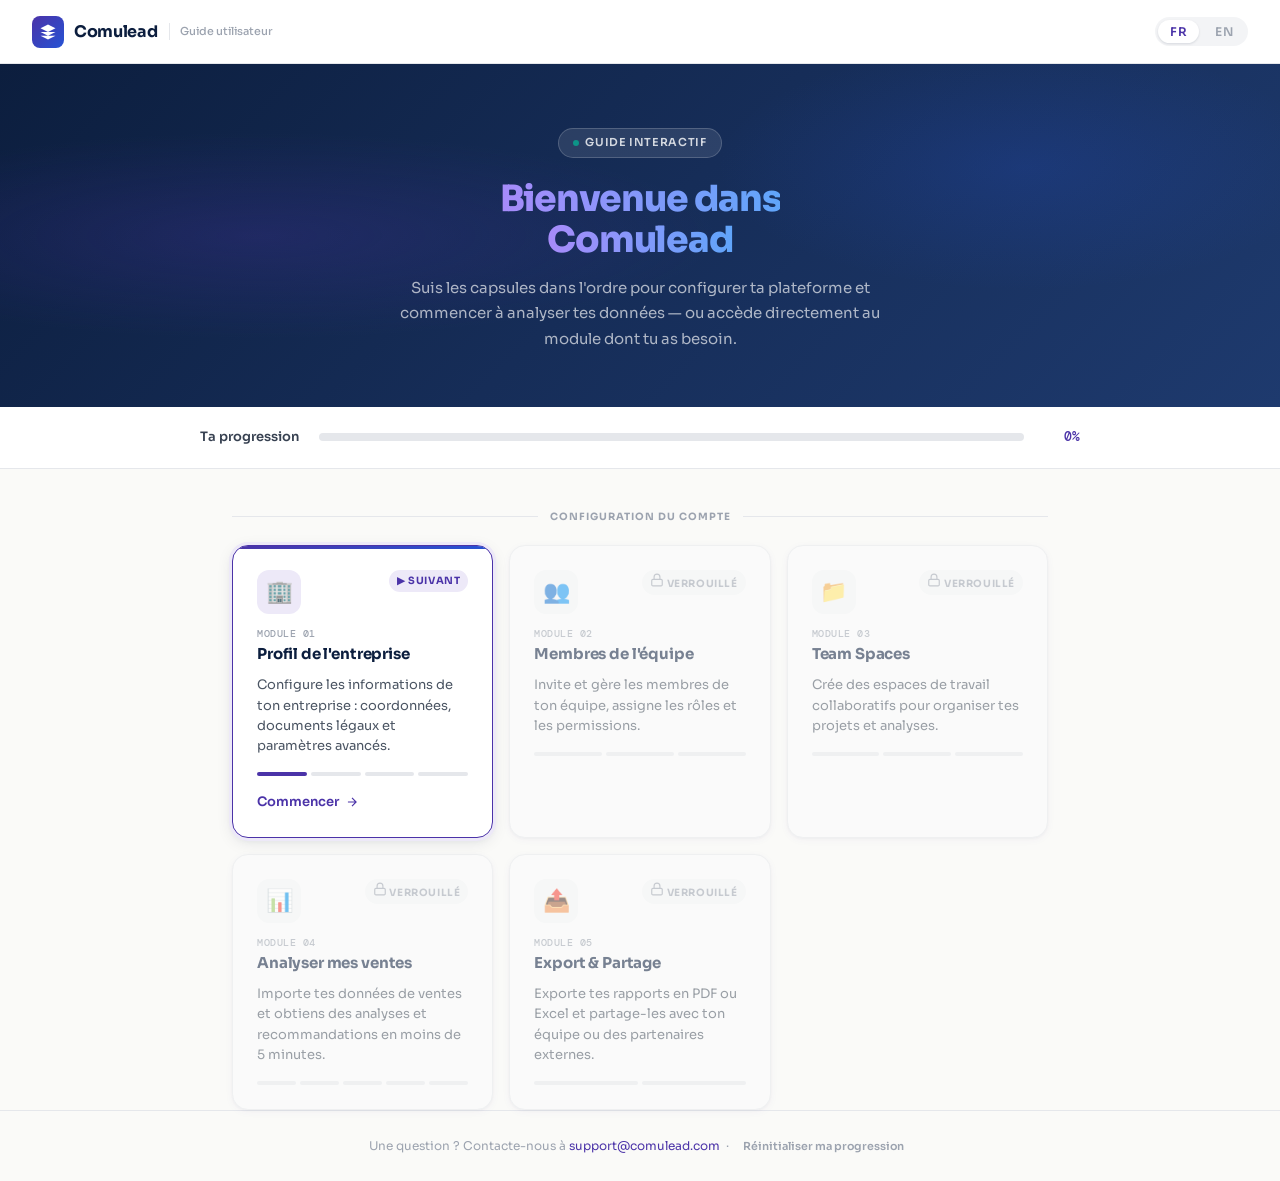
==== module-02.html @ b5db0304 "Add module-02 — Paramètres généraux" ====
<!DOCTYPE html>
<html lang="fr">
<head>
<meta charset="UTF-8">
<meta name="viewport" content="width=device-width, initial-scale=1.0">
<title>Module 02 — Paramètres généraux</title>
<link rel="stylesheet" href="assets/style.css">
<style>
/* ── COMPOSANTS ANIMÉS INLINE ─────────────────────────── */
@import url('https://fonts.googleapis.com/css2?family=Sora:wght@400;500;600;700&display=swap');
.anim-wrap { margin-bottom: 32px; }
.anim-badge { display:inline-flex; align-items:center; gap:6px; font-size:10px; font-weight:700; letter-spacing:.07em; text-transform:uppercase; color:#4B33A8; background:#EDE9F8; padding:3px 10px; border-radius:20px; margin-bottom:10px; }
.anim-badge-dot { width:5px; height:5px; border-radius:50%; background:#0D9488; animation:abd 2s ease-in-out infinite; }
@keyframes abd{0%,100%{opacity:1;transform:scale(1)}50%{opacity:.5;transform:scale(1.5)}}
.anim-stepind { font-size:11px; color:#9CA3AF; margin-bottom:6px; font-weight:500; font-family:'Sora',sans-serif; }
.anim-pbar { height:3px; background:#E5E7EB; border-radius:2px; margin-bottom:12px; overflow:hidden; }
.anim-pfill { height:100%; background:linear-gradient(90deg,#4B33A8,#2653D4); border-radius:2px; transition:width .35s; }
.mshell { background:#fff; border-radius:12px; border:1px solid #E5E7EB; overflow:hidden; position:relative; box-shadow:0 4px 16px rgba(12,30,62,.08); }
.mheader { padding:16px 20px 0; border-bottom:1px solid #E5E7EB; }
.mtitle-row { font-size:14px; font-weight:700; color:#0C1E3E; margin-bottom:4px; display:flex; justify-content:space-between; align-items:center; font-family:'Sora',sans-serif; }
.msubtitle { font-size:11px; color:#6B7280; margin-bottom:10px; font-family:'Sora',sans-serif; }
.mtabs { display:flex; overflow-x:auto; }
.mtab { font-size:10px; font-weight:500; padding:8px 10px; color:#9CA3AF; border-bottom:2px solid transparent; display:flex; align-items:center; gap:4px; white-space:nowrap; font-family:'Sora',sans-serif; }
.mtab.active { color:#2653D4; border-bottom-color:#2653D4; font-weight:700; }
.mbody { padding:16px 20px 14px; }
.acursor { position:absolute; width:15px; height:15px; pointer-events:none; z-index:99; transition:left .4s cubic-bezier(.4,0,.2,1),top .4s cubic-bezier(.4,0,.2,1); filter:drop-shadow(0 1px 2px rgba(0,0,0,.2)); }
.attip { position:absolute; background:#0C1E3E; color:#fff; font-size:10px; font-family:'Sora',sans-serif; font-weight:500; padding:4px 9px; border-radius:6px; pointer-events:none; z-index:100; opacity:0; transition:opacity .2s; max-width:200px; line-height:1.5; }
.attip::after { content:''; position:absolute; bottom:-5px; left:10px; border:5px solid transparent; border-bottom:none; border-top-color:#0C1E3E; }

/* ── Membres ── */
.members-hdr { display:flex; justify-content:space-between; align-items:center; margin-bottom:14px; }
.members-title { font-size:13px; font-weight:700; color:#0C1E3E; font-family:'Sora',sans-serif; }
.mbtn-invite { font-size:10px; font-weight:600; color:#0C1E3E; border:1.5px solid #D1D5DB; border-radius:6px; padding:5px 12px; background:#fff; font-family:'Sora',sans-serif; transition:border-color .2s,box-shadow .2s; cursor:pointer; }
.mbtn-invite.hl { border-color:#4B33A8; box-shadow:0 0 0 3px rgba(75,51,168,.12); background:#FDFCFF; }
.member-row { display:flex; align-items:center; gap:12px; padding:10px 0; border-bottom:1px solid #F3F4F6; }
.member-row:last-child { border-bottom:none; }
.avatar { width:34px; height:34px; border-radius:50%; display:flex; align-items:center; justify-content:center; font-size:12px; font-weight:700; color:#fff; font-family:'Sora',sans-serif; flex-shrink:0; transition:box-shadow .2s; }
.avatar.hl { box-shadow:0 0 0 3px rgba(75,51,168,.25); }
.member-info { flex:1; }
.member-name-row { display:flex; align-items:center; gap:6px; margin-bottom:2px; }
.member-name { font-size:12px; font-weight:600; color:#0C1E3E; font-family:'Sora',sans-serif; }
.badge-vous { font-size:9px; font-weight:700; color:#2653D4; background:#EEF3FD; padding:1px 6px; border-radius:10px; font-family:'Sora',sans-serif; }
.member-email { font-size:10px; color:#6B7280; font-family:'Sora',sans-serif; }
.member-date { font-size:9px; color:#9CA3AF; font-family:'Sora',sans-serif; }
.role-badge { font-size:10px; font-weight:600; padding:3px 10px; border-radius:6px; font-family:'Sora',sans-serif; transition:box-shadow .2s; }
.role-badge.admin { color:#0C1E3E; background:#F3F4F6; border:1.5px solid #E5E7EB; }
.role-badge.membre { color:#6B7280; background:#fff; font-weight:500; }
.role-badge.hl { box-shadow:0 0 0 3px rgba(75,51,168,.15); border-color:#4B33A8; }

/* ── Contacts ── */
.contacts-toolbar { display:flex; gap:8px; align-items:center; margin-bottom:12px; flex-wrap:wrap; }
.csearch { flex:1; min-width:140px; border:1.5px solid #E5E7EB; border-radius:6px; padding:6px 10px 6px 28px; font-size:10px; font-family:'Sora',sans-serif; color:#9CA3AF; background:#fff url("data:image/svg+xml,%3Csvg xmlns='http://www.w3.org/2000/svg' width='12' height='12' viewBox='0 0 24 24' fill='none' stroke='%239CA3AF' stroke-width='2'%3E%3Ccircle cx='11' cy='11' r='8'/%3E%3Cpath d='m21 21-4.35-4.35'/%3E%3C/svg%3E") no-repeat 9px center; transition:border-color .2s,box-shadow .2s; }
.csearch.hl { border-color:#4B33A8; box-shadow:0 0 0 3px rgba(75,51,168,.12); background-color:#FDFCFF; }
.cbtn-add { font-size:10px; font-weight:600; color:#fff; background:#2653D4; border:none; border-radius:6px; padding:6px 10px; font-family:'Sora',sans-serif; display:flex; align-items:center; gap:4px; cursor:pointer; transition:box-shadow .2s; }
.cbtn-add.hl { box-shadow:0 0 0 3px rgba(38,83,212,.25); }
.cbtn-sec { font-size:10px; font-weight:600; color:#374151; background:#fff; border:1.5px solid #E5E7EB; border-radius:6px; padding:5px 10px; font-family:'Sora',sans-serif; display:flex; align-items:center; gap:4px; cursor:pointer; transition:border-color .2s,box-shadow .2s; }
.cbtn-sec.hl { border-color:#4B33A8; box-shadow:0 0 0 3px rgba(75,51,168,.12); background:#FDFCFF; }
.ctable { width:100%; border-collapse:collapse; font-family:'Sora',sans-serif; }
.ctable th { font-size:9px; font-weight:700; color:#6B7280; text-transform:uppercase; letter-spacing:.04em; padding:6px 8px; border-bottom:1px solid #E5E7EB; text-align:left; }
.ctable td { font-size:10px; color:#374151; padding:7px 8px; border-bottom:1px solid #F3F4F6; vertical-align:middle; }
.ctable tr:last-child td { border-bottom:none; }
.ctable tr.hl-row td { background:#F8F6FF; }
.cell-check { width:16px; height:16px; border:1.5px solid #D1D5DB; border-radius:3px; }
.cell-verified { display:inline-flex; align-items:center; gap:3px; font-size:10px; }
.dot-ok { width:8px; height:8px; border-radius:50%; background:#0D9488; display:inline-block; }
.dot-err { width:8px; height:8px; border-radius:50%; background:#EF4444; display:inline-block; }
.cpager { display:flex; align-items:center; gap:6px; margin-top:10px; justify-content:space-between; }
.pager-info { font-size:9px; color:#9CA3AF; font-family:'Sora',sans-serif; }
.pager-btns { display:flex; gap:4px; }
.pager-btn { width:22px; height:22px; border-radius:4px; border:1px solid #E5E7EB; background:#fff; font-size:10px; color:#374151; display:flex; align-items:center; justify-content:center; cursor:pointer; }
.pager-btn.active { background:#2653D4; color:#fff; border-color:#2653D4; }

/* ── Intégrations ── */
.integrations-hdr { display:flex; justify-content:space-between; align-items:center; margin-bottom:14px; }
.integrations-title { font-size:13px; font-weight:700; color:#0C1E3E; font-family:'Sora',sans-serif; }
.ibtn-add { font-size:10px; font-weight:600; color:#0C1E3E; border:1.5px solid #D1D5DB; border-radius:6px; padding:5px 12px; background:#fff; font-family:'Sora',sans-serif; display:flex; align-items:center; gap:4px; transition:border-color .2s,box-shadow .2s; cursor:pointer; }
.ibtn-add.hl { border-color:#4B33A8; box-shadow:0 0 0 3px rgba(75,51,168,.12); background:#FDFCFF; }
.ifilter-btn { width:30px; height:30px; border:1.5px solid #E5E7EB; border-radius:6px; background:#fff; display:flex; align-items:center; justify-content:center; cursor:pointer; color:#6B7280; font-size:12px; transition:border-color .2s,box-shadow .2s; }
.ifilter-btn.hl { border-color:#4B33A8; box-shadow:0 0 0 3px rgba(75,51,168,.12); }
.file-row { display:flex; align-items:center; gap:10px; padding:10px 12px; border:1px solid #E5E7EB; border-radius:8px; margin-bottom:8px; transition:border-color .2s,box-shadow .2s; }
.file-row:last-child { margin-bottom:0; }
.file-row.hl { border-color:#4B33A8; box-shadow:0 0 0 3px rgba(75,51,168,.08); background:#FDFCFF; }
.file-icon { width:32px; height:32px; border-radius:6px; display:flex; align-items:center; justify-content:center; font-size:14px; flex-shrink:0; }
.file-icon.pdf { background:#FEE2E2; }
.file-icon.xlsx { background:#D1FAE5; }
.file-info { flex:1; min-width:0; }
.file-name-row { display:flex; align-items:center; gap:6px; margin-bottom:2px; }
.file-name { font-size:11px; font-weight:600; color:#0C1E3E; font-family:'Sora',sans-serif; white-space:nowrap; overflow:hidden; text-overflow:ellipsis; max-width:220px; }
.file-type-badge { font-size:8px; font-weight:700; padding:1px 5px; border-radius:3px; }
.badge-pdf { background:#FEE2E2; color:#DC2626; }
.badge-xlsx { background:#D1FAE5; color:#059669; }
.file-meta { font-size:9px; color:#9CA3AF; font-family:'Sora',sans-serif; }
.file-space-badge { font-size:9px; font-weight:600; padding:1px 6px; border-radius:10px; font-family:'Sora',sans-serif; }
.space-suppression { background:#FEE2E2; color:#DC2626; }
.space-projets { background:#EEF3FD; color:#2653D4; }
.file-actions { display:flex; gap:6px; color:#9CA3AF; font-size:12px; }
.file-action-btn { cursor:pointer; }
.file-action-btn.hl { color:#4B33A8; }
</style>
</head>
<body>

<header class="guide-header">
  <a href="index.html" class="header-brand">
    <div class="header-logo">
      <svg viewBox="0 0 24 24" fill="white"><path d="M12 2L2 7l10 5 10-5-10-5zM2 17l10 5 10-5M2 12l10 5 10-5"/></svg>
    </div>
    <span class="header-brand-name">Comulead</span>
    <span class="header-brand-sub" data-fr="Guide utilisateur" data-en="User Guide">Guide utilisateur</span>
  </a>
  <div class="header-right">
    <a href="index.html" class="back-to-hub">
      <svg viewBox="0 0 24 24" fill="none" stroke="currentColor" stroke-width="2"><path d="M3 9l9-7 9 7v11a2 2 0 01-2 2H5a2 2 0 01-2-2z"/></svg>
      <span data-fr="Hub" data-en="Hub">Hub</span>
    </a>
    <div class="lang-toggle">
      <button class="lang-btn active" data-lang="fr">FR</button>
      <button class="lang-btn" data-lang="en">EN</button>
    </div>
  </div>
</header>

<div class="capsule-layout">
  <aside class="capsule-sidebar" id="capsuleSidebar"></aside>
  <main class="capsule-main" id="capsuleMain"></main>
</div>

<script src="assets/core.js"></script>
<script>
const MODULE_ID = 'module-02';

/* ══════════════════════════════════════════════════════════════
   CONTENU BILINGUE — 3 ÉTAPES
══════════════════════════════════════════════════════════════ */
const STEPS_DATA = [

/* ── ÉTAPE 1 : Membres ───────────────────────────────────── */
{
  fr:{
    tab:'Membres', tabIcon:'👥',
    title:'Gérer les membres de ton organisation',
    intro:'L\'onglet Membres affiche toutes les personnes ayant accès à ton espace Comulead. Tu peux y consulter leurs rôles, et inviter de nouveaux collaborateurs en un clic.',
    fieldsTitle:'Ce que tu peux faire ici',
    tip:'<strong>Conseil :</strong> Seul un Administrateur peut inviter de nouveaux membres ou modifier les rôles. Si tu as besoin d\'ajouter un collègue, c\'est ici que ça se passe.',
    animStepLabel:'Étape en cours',
    animBadge:'Aperçu interactif',
    sectionTitle:'Membres', sectionBadge:'2 membres actifs',
    tabs:['Détails','Membres','Contacts','Intégrations','Utilisation','Plans & Facturation'],
    modalTitle:'Paramètres généraux',
    animSteps:[
      {id:'m-invite-btn', label:'Inviter un membre',   tip:'Clique ici pour envoyer une invitation par courriel.'},
      {id:'m-row-abel',   label:'Membre : toi',         tip:'Ton profil — rôle Administrateur par défaut.'},
      {id:'m-role-abel',  label:'Rôle Administrateur',  tip:'Les Admins peuvent gérer les membres et les paramètres.'},
      {id:'m-row-steph',  label:'Autre membre',          tip:'Les membres ont accès à la plateforme selon leurs permissions.'},
      {id:'m-role-steph', label:'Rôle Membre',           tip:'Les Membres accèdent aux analyses sans gérer l\'organisation.'},
    ],
    fields:[
      {name:'Inviter un membre',    hint:'Envoie une invitation par courriel à un nouveau collaborateur.',         required:false},
      {name:'Nom et courriel',      hint:'Affichés pour chaque membre — identifient la personne dans l\'équipe.',  required:false},
      {name:'Date d\'adhésion',     hint:'Indique quand le membre a rejoint ton organisation Comulead.',           required:false},
      {name:'Rôle : Administrateur',hint:'Accès complet — gestion des membres, paramètres et facturation.',       required:false},
      {name:'Rôle : Membre',        hint:'Accès aux analyses et aux modules selon les permissions accordées.',    required:false},
    ]
  },
  en:{
    tab:'Members', tabIcon:'👥',
    title:'Managing your organization\'s members',
    intro:'The Members tab displays everyone with access to your Comulead workspace. You can review their roles and invite new collaborators in one click.',
    fieldsTitle:'What you can do here',
    tip:'<strong>Tip:</strong> Only an Administrator can invite new members or change roles. If you need to add a colleague, this is where to do it.',
    animStepLabel:'Current step',
    animBadge:'Interactive preview',
    sectionTitle:'Members', sectionBadge:'2 active members',
    tabs:['Details','Members','Contacts','Integrations','Usage','Plans & Billing'],
    modalTitle:'General Settings',
    animSteps:[
      {id:'m-invite-btn', label:'Invite a member',      tip:'Click here to send an invitation by email.'},
      {id:'m-row-abel',   label:'Member: you',           tip:'Your profile — Administrator role by default.'},
      {id:'m-role-abel',  label:'Administrator role',    tip:'Admins can manage members and settings.'},
      {id:'m-row-steph',  label:'Another member',         tip:'Members access the platform according to their permissions.'},
      {id:'m-role-steph', label:'Member role',            tip:'Members access analyses without managing the organization.'},
    ],
    fields:[
      {name:'Invite a member',      hint:'Send an email invitation to a new collaborator.',                        required:false},
      {name:'Name and email',        hint:'Displayed for each member — identifies them within the team.',           required:false},
      {name:'Join date',             hint:'Shows when the member joined your Comulead organization.',               required:false},
      {name:'Role: Administrator',   hint:'Full access — manages members, settings, and billing.',                  required:false},
      {name:'Role: Member',          hint:'Access to analyses and modules based on granted permissions.',           required:false},
    ]
  },
  animId:'anim-step1',
  buildAnim: function(lang){ return buildAnimMembres(lang, this.animId); }
},

/* ── ÉTAPE 2 : Contacts ──────────────────────────────────── */
{
  fr:{
    tab:'Contacts', tabIcon:'📇',
    title:'Gérer ta liste de contacts',
    intro:'L\'onglet Contacts centralise tous tes prospects et clients. Tu peux les ajouter manuellement, les importer en lot depuis un fichier, ou les exporter pour usage externe.',
    fieldsTitle:'Les colonnes de la liste',
    tip:'<strong>Import en lot :</strong> Ton fichier d\'import doit contenir au minimum une colonne "Nom complet" et une colonne "Email". Les colonnes Téléphone SMS et WhatsApp sont optionnelles mais recommandées pour les campagnes.',
    animStepLabel:'Étape en cours',
    animBadge:'Aperçu interactif',
    sectionTitle:'Contacts', sectionBadge:'5 contacts',
    tabs:['Détails','Membres','Contacts','Intégrations','Utilisation','Plans & Facturation'],
    modalTitle:'Paramètres généraux',
    animSteps:[
      {id:'c-search',     label:'Rechercher',            tip:'Filtre la liste par nom, courriel ou numéro.'},
      {id:'c-btn-add',    label:'Ajouter un prospect',   tip:'Crée un contact manuellement dans le formulaire.'},
      {id:'c-btn-import', label:'Importer',              tip:'Importe une liste CSV ou Excel de contacts.'},
      {id:'c-btn-export', label:'Exporter',              tip:'Télécharge ta liste de contacts en CSV.'},
      {id:'c-row-1',      label:'Contact : Abel Contact', tip:'Chaque ligne = un contact avec ses canaux de communication.'},
      {id:'c-row-3',      label:'Contact avec téléphone', tip:'Le ✅ vert confirme qu\'un numéro de téléphone est vérifié.'},
    ],
    fields:[
      {name:'Nom complet',        hint:'Prénom et nom du contact — affiché dans toutes les vues.',               required:true},
      {name:'Email',              hint:'Adresse courriel principale — canal de communication privilégié.',        required:true},
      {name:'Téléphone SMS',      hint:'Numéro pour les notifications par SMS.',                                  required:false},
      {name:'Téléphone WhatsApp', hint:'Numéro pour les messages WhatsApp — doit être associé à un compte.',     required:false},
      {name:'Messenger',          hint:'Canal Messenger Facebook — optionnel.',                                   required:false},
    ]
  },
  en:{
    tab:'Contacts', tabIcon:'📇',
    title:'Managing your contact list',
    intro:'The Contacts tab centralizes all your prospects and clients. You can add them manually, import them in bulk from a file, or export them for external use.',
    fieldsTitle:'List columns',
    tip:'<strong>Bulk import:</strong> Your import file must contain at least a "Full name" column and an "Email" column. Phone SMS and WhatsApp columns are optional but recommended for campaigns.',
    animStepLabel:'Current step',
    animBadge:'Interactive preview',
    sectionTitle:'Contacts', sectionBadge:'5 contacts',
    tabs:['Details','Members','Contacts','Integrations','Usage','Plans & Billing'],
    modalTitle:'General Settings',
    animSteps:[
      {id:'c-search',     label:'Search',                tip:'Filter the list by name, email or number.'},
      {id:'c-btn-add',    label:'Add a prospect',        tip:'Create a contact manually using the form.'},
      {id:'c-btn-import', label:'Import',                tip:'Import a CSV or Excel list of contacts.'},
      {id:'c-btn-export', label:'Export',                tip:'Download your contact list as CSV.'},
      {id:'c-row-1',      label:'Contact: Abel Contact',  tip:'Each row = a contact with their communication channels.'},
      {id:'c-row-3',      label:'Contact with phone',     tip:'The green ✅ confirms a phone number is verified.'},
    ],
    fields:[
      {name:'Full name',       hint:'First and last name — displayed in all views.',                              required:true},
      {name:'Email',           hint:'Primary email address — preferred communication channel.',                   required:true},
      {name:'SMS Phone',       hint:'Number for SMS notifications.',                                              required:false},
      {name:'WhatsApp Phone',  hint:'Number for WhatsApp messages — must be linked to an account.',              required:false},
      {name:'Messenger',       hint:'Facebook Messenger channel — optional.',                                     required:false},
    ]
  },
  animId:'anim-step2',
  buildAnim: function(lang){ return buildAnimContacts(lang, this.animId); }
},

/* ── ÉTAPE 3 : Intégrations (Fichiers) ───────────────────── */
{
  fr:{
    tab:'Intégrations', tabIcon:'🔗',
    title:'Tes fichiers d\'intégration et de données',
    intro:'L\'onglet Intégrations centralise tous les fichiers que tu as téléversés dans Comulead — rapports PDF, fichiers Excel, données sources. Ces fichiers sont disponibles dans tes espaces de travail.',
    fieldsTitle:'Ce que tu vois pour chaque fichier',
    tip:'<strong>Conseil :</strong> Organise tes fichiers en les associant au bon espace (Team, Projets, etc.) dès l\'upload. Ça facilite la recherche et évite les doublons dans tes analyses.',
    animStepLabel:'Étape en cours',
    animBadge:'Aperçu interactif',
    sectionTitle:'Fichiers d\'intégration', sectionBadge:'4 fichiers',
    tabs:['Détails','Membres','Contacts','Intégrations','Utilisation','Plans & Facturation'],
    modalTitle:'Paramètres généraux',
    animSteps:[
      {id:'i-btn-filter', label:'Filtrer',              tip:'Filtre les fichiers par type, espace ou date.'},
      {id:'i-btn-add',    label:'Ajouter un fichier',   tip:'Téléverse un nouveau fichier PDF ou Excel.'},
      {id:'i-file-1',     label:'Rapport PDF',           tip:'Les PDF apparaissent avec leur taille et leur espace.'},
      {id:'i-file-3',     label:'Fichier Excel',          tip:'Les fichiers Excel sont directement utilisables dans Cortex Data.'},
      {id:'i-file-1-dl',  label:'Télécharger',           tip:'Télécharge une copie locale du fichier.'},
      {id:'i-file-1-del', label:'Supprimer',             tip:'Supprime définitivement le fichier de ton espace.'},
    ],
    fields:[
      {name:'Nom du fichier',   hint:'Nom original du fichier téléversé — PDF ou Excel.',                        required:false},
      {name:'Type',             hint:'Badge PDF (rouge) ou EXCEL (vert) — identifie le format en un coup d\'œil.',required:false},
      {name:'Taille',           hint:'Poids du fichier en Ko — utile pour estimer le temps d\'analyse.',         required:false},
      {name:'Date d\'ajout',    hint:'Date à laquelle le fichier a été ajouté à ton espace.',                    required:false},
      {name:'Espace associé',   hint:'L\'espace ou le projet auquel le fichier est rattaché.',                   required:false},
    ]
  },
  en:{
    tab:'Integrations', tabIcon:'🔗',
    title:'Your integration and data files',
    intro:'The Integrations tab centralizes all files you\'ve uploaded to Comulead — PDF reports, Excel files, source data. These files are available across your workspaces.',
    fieldsTitle:'What you see for each file',
    tip:'<strong>Tip:</strong> Organize your files by associating them with the right workspace (Team, Projects, etc.) at upload time. This makes searching easier and avoids duplicates in your analyses.',
    animStepLabel:'Current step',
    animBadge:'Interactive preview',
    sectionTitle:'Integration files', sectionBadge:'4 files',
    tabs:['Details','Members','Contacts','Integrations','Usage','Plans & Billing'],
    modalTitle:'General Settings',
    animSteps:[
      {id:'i-btn-filter', label:'Filter',               tip:'Filter files by type, workspace or date.'},
      {id:'i-btn-add',    label:'Add a file',            tip:'Upload a new PDF or Excel file.'},
      {id:'i-file-1',     label:'PDF report',            tip:'PDFs appear with their size and workspace.'},
      {id:'i-file-3',     label:'Excel file',             tip:'Excel files are directly usable in Cortex Data.'},
      {id:'i-file-1-dl',  label:'Download',              tip:'Download a local copy of the file.'},
      {id:'i-file-1-del', label:'Delete',                tip:'Permanently delete the file from your workspace.'},
    ],
    fields:[
      {name:'File name',       hint:'Original name of the uploaded file — PDF or Excel.',                        required:false},
      {name:'Type',            hint:'PDF (red) or EXCEL (green) badge — identifies the format at a glance.',     required:false},
      {name:'Size',            hint:'File size in KB — useful for estimating analysis time.',                    required:false},
      {name:'Date added',      hint:'The date when the file was added to your workspace.',                       required:false},
      {name:'Associated space',hint:'The workspace or project the file is linked to.',                           required:false},
    ]
  },
  animId:'anim-step3',
  buildAnim: function(lang){ return buildAnimIntegrations(lang, this.animId); }
}

]; // fin STEPS_DATA

/* ══════════════════════════════════════════════════════════════
   BUILDERS — COMPOSANTS ANIMÉS
══════════════════════════════════════════════════════════════ */
function animShell(d, lang, animId, bodyHTML) {
  return `
  <div class="anim-wrap">
    <div class="anim-badge"><span class="anim-badge-dot"></span>${d.animBadge}</div>
    <div class="anim-stepind"><span id="sname-${animId}">${d.animSteps[0].label}</span></div>
    <div class="anim-pbar"><div class="anim-pfill" id="pfill-${animId}" style="width:0%"></div></div>
    <div class="mshell" id="shell-${animId}">
      <svg class="acursor" id="cur-${animId}" style="left:10px;top:10px" viewBox="0 0 24 24">
        <path d="M4 2L4 20L8 16L11 22L13 21L10 15L16 15Z" fill="#0C1E3E" stroke="white" stroke-width="1"/>
      </svg>
      <div class="attip" id="tip-${animId}"></div>
      <div class="mheader">
        <div class="mtitle-row">${d.modalTitle}</div>
        <div class="msubtitle">${lang==='fr'?'Gérez les informations générales de votre entreprise':'Manage your company\'s general information'}</div>
        <div class="mtabs">
          ${d.tabs.map((t,i)=>`<div class="mtab${i===d.tabs.indexOf(d.sectionTitle)?'':''} ${t===d.sectionTitle?' active':''}">${t}</div>`).join('')}
        </div>
      </div>
      <div class="mbody">${bodyHTML}</div>
    </div>
  </div>`;
}

function buildAnimMembres(lang, animId) {
  const d = STEPS_DATA[0][lang];
  const body = `
    <div class="members-hdr">
      <div class="members-title">${lang==='fr'?'Membres de l\'organisation (2)':'Organization members (2)'}</div>
      <button class="mbtn-invite" id="m-invite-btn">${lang==='fr'?'Inviter un membre':'Invite a member'}</button>
    </div>
    <div class="member-row" id="m-row-abel">
      <div class="avatar" style="background:#4B33A8" id="m-avatar-abel">AP</div>
      <div class="member-info">
        <div class="member-name-row">
          <span class="member-name">Pagbe E. Abel</span>
          <span class="badge-vous">${lang==='fr'?'Vous':'You'}</span>
        </div>
        <div class="member-email">info@comulead.com</div>
        <div class="member-date">${lang==='fr'?'Rejoint le 07/03/2026':'Joined on 07/03/2026'}</div>
      </div>
      <div class="role-badge admin" id="m-role-abel">${lang==='fr'?'Administrateur':'Administrator'}</div>
    </div>
    <div class="member-row" id="m-row-steph">
      <div class="avatar" style="background:#EC4899">SS</div>
      <div class="member-info">
        <div class="member-name-row">
          <span class="member-name">Steph Stephane</span>
        </div>
        <div class="member-email">stephcourte@gmail.com</div>
        <div class="member-date">${lang==='fr'?'Rejoint le 07/03/2026':'Joined on 07/03/2026'}</div>
      </div>
      <div class="role-badge membre" id="m-role-steph">${lang==='fr'?'Membre':'Member'}</div>
    </div>`;
  return animShell(d, lang, animId, body);
}

function buildAnimContacts(lang, animId) {
  const d = STEPS_DATA[1][lang];
  const contacts = [
    {id:'c-row-1', name:'Abel Contact',       email:'contact@comulead.com', tel:'',              wa:'',              ok:false},
    {id:'c-row-2', name:'Abel Comulead',       email:'info@comulead.com',   tel:'',              wa:'',              ok:false},
    {id:'c-row-3', name:'Abel Pagbe Eboumbou', email:'abelpagbe@gmail.com', tel:'+15149774100',  wa:'',              ok:true},
    {id:'c-row-4', name:'Abel Pagbe',          email:'abelpagbe@comulead.com',tel:'5149774100', wa:'',              ok:true},
    {id:'c-row-5', name:'Jean Dupont',         email:'jean.dupont@example.com',tel:'+33123456789',wa:'+33987654321',ok:true},
  ];
  const rows = contacts.map(c=>`
    <tr id="${c.id}">
      <td><div class="cell-check"></div></td>
      <td>${c.name}</td>
      <td><span class="cell-verified">${c.email} <span class="dot-ok"></span></span></td>
      <td>${c.tel?`<span class="cell-verified">📱 ${c.tel} <span class="${c.ok?'dot-ok':'dot-err'}"></span></span>`:''}</td>
      <td>${c.wa?`<span class="cell-verified">📱 ${c.wa} <span class="dot-ok"></span></span>`:''}</td>
    </tr>`).join('');
  const body = `
    <div class="contacts-toolbar">
      <input class="csearch" id="c-search" readonly placeholder="${lang==='fr'?'Rechercher par nom…':'Search by name…'}"/>
      <button class="cbtn-add" id="c-btn-add">+ ${lang==='fr'?'Ajouter un prospect':'Add a prospect'}</button>
      <button class="cbtn-sec" id="c-btn-import">⬆ ${lang==='fr'?'Importer':'Import'}</button>
      <button class="cbtn-sec" id="c-btn-export">⬇ ${lang==='fr'?'Exporter':'Export'}</button>
    </div>
    <table class="ctable">
      <thead><tr>
        <th></th>
        <th>${lang==='fr'?'NOM COMPLET':'FULL NAME'}</th>
        <th>EMAIL</th>
        <th>${lang==='fr'?'TÉL. SMS':'SMS PHONE'}</th>
        <th>WHATSAPP</th>
      </tr></thead>
      <tbody>${rows}</tbody>
    </table>
    <div class="cpager">
      <div class="pager-info">1 - 5 ${lang==='fr'?'sur':'of'} 5 ${lang==='fr'?'entrées':'entries'}</div>
      <div class="pager-btns">
        <div class="pager-btn">‹</div>
        <div class="pager-btn active">1</div>
        <div class="pager-btn">›</div>
      </div>
    </div>`;
  return animShell(d, lang, animId, body);
}

function buildAnimIntegrations(lang, animId) {
  const d = STEPS_DATA[2][lang];
  const files = [
    {id:'i-file-1', icon:'📄', type:'pdf', badgeClass:'badge-pdf', badgeLabel:'PDF',
     name:lang==='fr'?'RAPPORT D\'ACTIVITÉ — ONBOARDING & EXPÉRIENCE CLIENT 2025':'ACTIVITY REPORT — ONBOARDING & CLIENT EXPERIENCE 2025',
     size:'154.90 Ko', date:lang==='fr'?'14/05/2026':'05/14/2026', space:'Team Suppression', spaceClass:'space-suppression'},
    {id:'i-file-2', icon:'📄', type:'pdf', badgeClass:'badge-pdf', badgeLabel:'PDF',
     name:lang==='fr'?'RAPPORT FINANCIER — EXERCICE 2025':'FINANCIAL REPORT — FISCAL YEAR 2025',
     size:'219.30 Ko', date:lang==='fr'?'14/05/2026':'05/14/2026', space:'Team Suppression', spaceClass:'space-suppression'},
    {id:'i-file-3', icon:'📊', type:'xlsx', badgeClass:'badge-xlsx', badgeLabel:'EXCEL',
     name:'1. Inventaire_Cortex_Template',
     size:'10.53 Ko', date:lang==='fr'?'La semaine dernière':'Last week', space:'Projets', spaceClass:'space-projets'},
    {id:'i-file-4', icon:'📄', type:'pdf', badgeClass:'badge-pdf', badgeLabel:'PDF',
     name:'Prompt_Cortex_Services',
     size:'259.58 Ko', date:lang==='fr'?'La semaine dernière':'Last week', space:'Projets', spaceClass:'space-projets'},
  ];
  const fileRows = files.map(f=>`
    <div class="file-row" id="${f.id}">
      <div class="file-icon ${f.type}">${f.icon}</div>
      <div class="file-info">
        <div class="file-name-row">
          <span class="file-name">${f.name}</span>
          <span class="file-type-badge ${f.badgeClass}">${f.badgeLabel}</span>
        </div>
        <div class="file-meta">${f.size} · ${lang==='fr'?'Ajouté':'Added'} ${f.date} · ${lang==='fr'?'dans':'in'} <span class="file-space-badge ${f.spaceClass}">${f.space}</span></div>
      </div>
      <div class="file-actions">
        <span class="file-action-btn" id="${f.id}-dl">⬇</span>
        <span class="file-action-btn" id="${f.id}-del">🗑</span>
      </div>
    </div>`).join('');
  const body = `
    <div class="integrations-hdr">
      <div class="integrations-title">${lang==='fr'?'Fichiers d\'intégration (4)':'Integration files (4)'}</div>
      <div style="display:flex;gap:8px;align-items:center">
        <div class="ifilter-btn" id="i-btn-filter">⊟</div>
        <button class="ibtn-add" id="i-btn-add">+ ${lang==='fr'?'Ajouter un fichier':'Add a file'}</button>
      </div>
    </div>
    ${fileRows}`;
  return animShell(d, lang, animId, body);
}

/* ══════════════════════════════════════════════════════════════
   MOTEUR D'ANIMATION
══════════════════════════════════════════════════════════════ */
const animators = {};

function startAnimator(animId, steps) {
  if (animators[animId]) {
    clearTimeout(animators[animId].t1);
    clearTimeout(animators[animId].t2);
  }
  animators[animId] = { step: 0, t1: null, t2: null, steps };
  runAnimator(animId);
}

function runAnimator(animId) {
  const a = animators[animId];
  if (!a) return;
  const step = a.steps[a.step];
  const shell = document.getElementById('shell-' + animId);
  if (!shell) return;

  // Clear highlights
  shell.querySelectorAll(
    '.mbtn-invite,.member-row,.avatar,.role-badge,.csearch,.cbtn-add,.cbtn-sec,.ctable tr,.file-row,.ifilter-btn,.ibtn-add,.file-action-btn'
  ).forEach(e => e.classList.remove('hl'));

  const el = document.getElementById(step.id);
  const cur = document.getElementById('cur-' + animId);
  const tip = document.getElementById('tip-' + animId);

  if (el && cur) {
    const sr = shell.getBoundingClientRect();
    const er = el.getBoundingClientRect();
    const cx = er.left - sr.left + er.width / 2;
    const cy = er.top  - sr.top  + er.height / 2;
    cur.style.left = (cx - 7) + 'px';
    cur.style.top  = (cy - 7) + 'px';
    tip.style.opacity = '0';

    setTimeout(() => {
      if (el) el.classList.add('hl');
      const er2 = el.getBoundingClientRect();
      const sr2 = shell.getBoundingClientRect();
      const tx = er2.left - sr2.left + er2.width / 2;
      const ty = er2.top  - sr2.top;
      tip.textContent = step.tip;
      tip.style.left = Math.max(4, tx - 75) + 'px';
      tip.style.top  = (ty - 44) + 'px';
      tip.style.opacity = '1';
      const nameEl = document.getElementById('sname-' + animId);
      if (nameEl) nameEl.textContent = step.label;
      const pct = Math.round(((a.step + 1) / a.steps.length) * 100);
      const pfill = document.getElementById('pfill-' + animId);
      if (pfill) pfill.style.width = pct + '%';
    }, 420);

    setTimeout(() => { tip.style.opacity = '0'; }, 1500);
  }

  a.t1 = setTimeout(() => {
    a.step = (a.step + 1) % a.steps.length;
    if (a.step === 0) {
      shell.querySelectorAll(
        '.mbtn-invite,.member-row,.avatar,.role-badge,.csearch,.cbtn-add,.cbtn-sec,.ctable tr,.file-row,.ifilter-btn,.ibtn-add,.file-action-btn'
      ).forEach(e => e.classList.remove('hl'));
      const pfill = document.getElementById('pfill-' + animId);
      if (pfill) pfill.style.width = '0%';
      a.t2 = setTimeout(() => runAnimator(animId), 600);
    } else {
      runAnimator(animId);
    }
  }, 1800);
}

/* ══════════════════════════════════════════════════════════════
   RENDU ÉTAPE
══════════════════════════════════════════════════════════════ */
function renderStepContent(index) {
  const step = STEPS_DATA[index];
  const lang = Lang.get();
  const data = step[lang];
  const isLast = index === STEPS_DATA.length - 1;

  const animHTML = step.buildAnim(lang);

  let fieldsHtml = '<div class="fields-list">';
  data.fields.forEach(f => {
    fieldsHtml += `
      <div class="field-item ${f.required?'field-required':'field-optional'}">
        <div class="field-dot"></div>
        <div class="field-content">
          <div class="field-name">${f.name}</div>
          <div class="field-hint">${f.hint}</div>
        </div>
        <span class="field-tag ${f.required?'tag-required':'tag-optional'}">
          ${f.required?(lang==='fr'?'Requis':'Required'):(lang==='fr'?'Optionnel':'Optional')}
        </span>
      </div>`;
  });
  fieldsHtml += '</div>';

  const prevBtn = index > 0
    ? `<button class="btn btn-ghost" onclick="Capsule.prev()">${svgArrowLeft()}${lang==='fr'?'Précédent':'Previous'}</button>`
    : `<a href="index.html" class="btn btn-ghost">${svgHome()}${lang==='fr'?'Hub':'Hub'}</a>`;

  const nextBtn = isLast
    ? `<button class="btn btn-success" onclick="Capsule.next()">${lang==='fr'?'Terminer le module':'Complete module'}${svgCheck()}</button>`
    : `<button class="btn btn-primary" onclick="Capsule.next()">${lang==='fr'?'Étape suivante':'Next step'}${svgArrowRight()}</button>`;

  document.getElementById('capsuleMain').innerHTML = `
    <div class="step-content">
      <div class="step-header">
        <span class="step-num-badge">${lang==='fr'?'Étape':'Step'} ${index+1}/${STEPS_DATA.length}</span>
        <span class="step-tab-label">${data.tab}</span>
      </div>
      <h1 class="step-title">${data.title}</h1>
      <p class="step-intro">${data.intro}</p>
      ${animHTML}
      <div class="fields-section">
        <div class="fields-title">${data.fieldsTitle}</div>
        ${fieldsHtml}
      </div>
      <div class="tip-box">
        <div class="tip-icon">💡</div>
        <div class="tip-text">${data.tip}</div>
      </div>
      <div class="step-nav">
        <div class="step-nav-left">${prevBtn}</div>
        <div class="step-nav-right">${nextBtn}</div>
      </div>
    </div>`;

  setTimeout(() => startAnimator(step.animId, data.animSteps), 300);
}

function renderSidebarSteps(currentIndex) {
  const sidebar  = document.getElementById('capsuleSidebar');
  const lang     = Lang.get();
  const completed = Progress.getCompletedSteps(MODULE_ID);
  let html = `<div class="sidebar-module-name">${lang==='fr'?'Module 02 — Paramètres généraux':'Module 02 — General Settings'}</div>`;

  STEPS_DATA.forEach((step, i) => {
    const data   = step[lang];
    const isDone = completed.includes(i) || Progress.isModuleDone(MODULE_ID);
    const isActive = i === currentIndex && !Progress.isModuleDone(MODULE_ID);
    let stateClass = 'todo', indClass = 'todo', indContent = i+1;
    if (isDone)   { stateClass='done';   indClass='done';   indContent=svgCheck(); }
    else if (isActive) { stateClass='active'; indClass='active'; }
    html += `
      <div class="sidebar-step ${stateClass}" onclick="if(${isDone||isActive||i<=completed.length}) Capsule.goToStep(${i})">
        <div class="step-indicator ${indClass}">${indContent}</div>
        <div class="step-info">
          <div class="step-name">${data.tab}</div>
          <div class="step-sub">${data.fields.length} ${lang==='fr'?'champs':'fields'}</div>
        </div>
      </div>`;
  });

  html += `
    <div class="sidebar-progress">
      <div class="sidebar-progress-label">
        <span>${lang==='fr'?'Progression':'Progress'}</span>
        <span class="sidebar-progress-pct">0%</span>
      </div>
      <div class="progress-track" style="height:6px"><div class="progress-fill" style="width:0%"></div></div>
    </div>`;
  sidebar.innerHTML = html;
}

/* ══════════════════════════════════════════════════════════════
   INIT
══════════════════════════════════════════════════════════════ */
document.addEventListener('DOMContentLoaded', () => {
  if (!Progress.isModuleUnlocked(MODULE_ID)) { window.location.href='index.html'; return; }
  Capsule.registerRenderers(renderStepContent, renderSidebarSteps);
  Capsule.init({ moduleId: MODULE_ID, totalSteps: STEPS_DATA.length });
  document.querySelectorAll('.lang-btn').forEach(btn => {
    btn.addEventListener('click', () => {
      setTimeout(() => {
        renderStepContent(Capsule.getCurrent());
        renderSidebarSteps(Capsule.getCurrent());
      }, 10);
    });
  });
});
</script>
</body>
</html>
---- assets/style.css ----
/* ============================================================
   COMULEAD — GUIDE UTILISATEUR INTERACTIF
   Design System v1.0
   Fonts: Sora + DM Mono
   Tokens: navy #0C1E3E · violet #4B33A8 · indigo #2653D4
   ============================================================ */

@import url('https://fonts.googleapis.com/css2?family=Sora:wght@300;400;500;600;700;800&family=DM+Mono:wght@400;500&display=swap');

/* ── TOKENS ─────────────────────────────────────────────────── */
:root {
  --navy:        #0C1E3E;
  --navy-light:  #162D58;
  --violet:      #4B33A8;
  --violet-light:#6B4FC8;
  --violet-pale: #EDE9F8;
  --indigo:      #2653D4;
  --indigo-pale: #E8EDFB;
  --cream:       #FAFAF8;
  --white:       #FFFFFF;

  --success:     #0D9488;
  --success-pale:#E6F4F3;
  --warning:     #D97706;
  --warning-pale:#FEF3C7;
  --error:       #DC2626;
  --error-pale:  #FEE2E2;

  --gray-50:     #F9FAFB;
  --gray-100:    #F3F4F6;
  --gray-200:    #E5E7EB;
  --gray-300:    #D1D5DB;
  --gray-400:    #9CA3AF;
  --gray-600:    #4B5563;
  --gray-700:    #374151;
  --gray-900:    #111827;

  --font-main:   'Sora', sans-serif;
  --font-mono:   'DM Mono', monospace;

  --radius-sm:   6px;
  --radius-md:   12px;
  --radius-lg:   16px;
  --radius-xl:   24px;

  --shadow-sm:   0 1px 3px rgba(12,30,62,0.08), 0 1px 2px rgba(12,30,62,0.05);
  --shadow-md:   0 4px 16px rgba(12,30,62,0.10), 0 2px 6px rgba(12,30,62,0.06);
  --shadow-lg:   0 12px 40px rgba(12,30,62,0.14), 0 4px 12px rgba(12,30,62,0.08);
  --shadow-card: 0 2px 8px rgba(75,51,168,0.08), 0 1px 3px rgba(12,30,62,0.06);

  --transition: 200ms cubic-bezier(0.4,0,0.2,1);
}

/* ── RESET & BASE ────────────────────────────────────────────── */
*, *::before, *::after { box-sizing: border-box; margin: 0; padding: 0; }

html { scroll-behavior: smooth; }

body {
  font-family: var(--font-main);
  background: var(--cream);
  color: var(--gray-900);
  line-height: 1.6;
  -webkit-font-smoothing: antialiased;
}

/* ── LANG TOGGLE ─────────────────────────────────────────────── */
.lang-toggle {
  display: flex;
  align-items: center;
  gap: 4px;
  background: var(--gray-100);
  border-radius: 20px;
  padding: 3px;
}
.lang-btn {
  font-family: var(--font-main);
  font-size: 12px;
  font-weight: 600;
  padding: 4px 12px;
  border-radius: 16px;
  border: none;
  cursor: pointer;
  transition: var(--transition);
  background: transparent;
  color: var(--gray-400);
  letter-spacing: 0.04em;
}
.lang-btn.active {
  background: var(--white);
  color: var(--violet);
  box-shadow: var(--shadow-sm);
}

/* ── HEADER NAVIGATION ───────────────────────────────────────── */
.guide-header {
  position: sticky;
  top: 0;
  z-index: 100;
  background: rgba(255,255,255,0.92);
  backdrop-filter: blur(12px);
  -webkit-backdrop-filter: blur(12px);
  border-bottom: 1px solid var(--gray-200);
  padding: 0 32px;
  height: 64px;
  display: flex;
  align-items: center;
  justify-content: space-between;
}
.header-brand {
  display: flex;
  align-items: center;
  gap: 10px;
  text-decoration: none;
}
.header-logo {
  width: 32px;
  height: 32px;
  background: linear-gradient(135deg, var(--violet), var(--indigo));
  border-radius: 8px;
  display: flex;
  align-items: center;
  justify-content: center;
}
.header-logo svg { width: 18px; height: 18px; fill: white; }
.header-brand-name {
  font-size: 16px;
  font-weight: 700;
  color: var(--navy);
  letter-spacing: -0.02em;
}
.header-brand-sub {
  font-size: 11px;
  color: var(--gray-400);
  font-weight: 500;
  border-left: 1px solid var(--gray-200);
  padding-left: 10px;
  margin-left: 2px;
}
.header-right {
  display: flex;
  align-items: center;
  gap: 16px;
}
.back-to-hub {
  display: flex;
  align-items: center;
  gap: 6px;
  font-size: 13px;
  font-weight: 500;
  color: var(--gray-600);
  text-decoration: none;
  padding: 6px 12px;
  border-radius: var(--radius-sm);
  transition: var(--transition);
}
.back-to-hub:hover { background: var(--gray-100); color: var(--violet); }
.back-to-hub svg { width: 14px; height: 14px; }

/* ── HUB — HERO ──────────────────────────────────────────────── */
.hub-hero {
  background: linear-gradient(135deg, var(--navy) 0%, var(--navy-light) 50%, #1E3A6E 100%);
  padding: 64px 32px 56px;
  text-align: center;
  position: relative;
  overflow: hidden;
}
.hub-hero::before {
  content: '';
  position: absolute;
  inset: 0;
  background:
    radial-gradient(ellipse 60% 50% at 20% 50%, rgba(75,51,168,0.25) 0%, transparent 60%),
    radial-gradient(ellipse 40% 60% at 80% 30%, rgba(38,83,212,0.20) 0%, transparent 60%);
}
.hub-hero-inner { position: relative; max-width: 640px; margin: 0 auto; }
.hub-badge {
  display: inline-flex;
  align-items: center;
  gap: 6px;
  background: rgba(255,255,255,0.10);
  border: 1px solid rgba(255,255,255,0.18);
  border-radius: 20px;
  padding: 5px 14px;
  font-size: 11px;
  font-weight: 600;
  color: rgba(255,255,255,0.80);
  letter-spacing: 0.06em;
  text-transform: uppercase;
  margin-bottom: 20px;
}
.hub-badge-dot {
  width: 6px; height: 6px;
  background: var(--success);
  border-radius: 50%;
  animation: pulse-dot 2s ease-in-out infinite;
}
@keyframes pulse-dot {
  0%,100% { opacity:1; transform:scale(1); }
  50%      { opacity:0.6; transform:scale(1.4); }
}
.hub-title {
  font-size: 36px;
  font-weight: 800;
  color: white;
  letter-spacing: -0.03em;
  line-height: 1.15;
  margin-bottom: 14px;
}
.hub-title span {
  background: linear-gradient(90deg, #A78BFA, #60A5FA);
  -webkit-background-clip: text;
  -webkit-text-fill-color: transparent;
  background-clip: text;
}
.hub-subtitle {
  font-size: 15px;
  color: rgba(255,255,255,0.65);
  font-weight: 400;
  max-width: 480px;
  margin: 0 auto;
  line-height: 1.7;
}

/* ── HUB — PROGRESSION GLOBALE ───────────────────────────────── */
.hub-progress-bar-section {
  background: white;
  border-bottom: 1px solid var(--gray-200);
  padding: 20px 32px;
}
.hub-progress-inner {
  max-width: 880px;
  margin: 0 auto;
  display: flex;
  align-items: center;
  gap: 20px;
}
.hub-progress-label {
  font-size: 13px;
  font-weight: 600;
  color: var(--gray-700);
  white-space: nowrap;
  flex-shrink: 0;
}
.progress-track {
  flex: 1;
  height: 8px;
  background: var(--gray-200);
  border-radius: 4px;
  overflow: hidden;
}
.progress-fill {
  height: 100%;
  background: linear-gradient(90deg, var(--violet), var(--indigo));
  border-radius: 4px;
  transition: width 0.6s cubic-bezier(0.4,0,0.2,1);
}
.hub-progress-pct {
  font-family: var(--font-mono);
  font-size: 13px;
  font-weight: 500;
  color: var(--violet);
  min-width: 36px;
  text-align: right;
}

/* ── HUB — GRILLE MODULES ────────────────────────────────────── */
.hub-modules {
  max-width: 880px;
  margin: 0 auto;
  padding: 40px 32px 64px;
}
.hub-modules-title {
  font-size: 11px;
  font-weight: 700;
  letter-spacing: 0.08em;
  text-transform: uppercase;
  color: var(--gray-400);
  margin-bottom: 20px;
}
.modules-grid {
  display: grid;
  grid-template-columns: repeat(auto-fill, minmax(260px, 1fr));
  gap: 16px;
}

/* ── CARTE MODULE ─────────────────────────────────────────────── */
.module-card {
  background: white;
  border: 1.5px solid var(--gray-200);
  border-radius: var(--radius-lg);
  padding: 24px;
  text-decoration: none;
  color: inherit;
  display: flex;
  flex-direction: column;
  gap: 12px;
  transition: var(--transition);
  cursor: pointer;
  position: relative;
  overflow: hidden;
  box-shadow: var(--shadow-card);
}
.module-card::before {
  content: '';
  position: absolute;
  top: 0; left: 0; right: 0;
  height: 3px;
  background: linear-gradient(90deg, var(--violet), var(--indigo));
  opacity: 0;
  transition: var(--transition);
}
.module-card:hover {
  border-color: var(--violet-pale);
  box-shadow: var(--shadow-md);
  transform: translateY(-2px);
}
.module-card:hover::before { opacity: 1; }

/* États carte */
.module-card.done {
  border-color: var(--success-pale);
  background: linear-gradient(135deg, white, #F0FBF9);
}
.module-card.done::before { opacity: 1; background: var(--success); }
.module-card.current {
  border-color: var(--violet);
  box-shadow: 0 0 0 3px var(--violet-pale), var(--shadow-md);
}
.module-card.current::before { opacity: 1; }
.module-card.locked {
  opacity: 0.55;
  cursor: not-allowed;
  pointer-events: none;
  background: var(--gray-50);
}
.module-card.locked:hover { transform: none; box-shadow: var(--shadow-card); }

/* Card header */
.card-header { display: flex; align-items: flex-start; justify-content: space-between; gap: 8px; }
.card-icon {
  width: 44px; height: 44px;
  background: var(--violet-pale);
  border-radius: var(--radius-md);
  display: flex; align-items: center; justify-content: center;
  font-size: 22px;
  flex-shrink: 0;
}
.module-card.done .card-icon { background: var(--success-pale); }
.module-card.locked .card-icon { background: var(--gray-100); }

/* Badge statut */
.card-badge {
  font-size: 10px;
  font-weight: 700;
  letter-spacing: 0.06em;
  text-transform: uppercase;
  padding: 3px 8px;
  border-radius: 20px;
  flex-shrink: 0;
}
.badge-done    { background: var(--success-pale); color: var(--success); }
.badge-current { background: var(--violet-pale);  color: var(--violet); }
.badge-locked  { background: var(--gray-100);      color: var(--gray-400); }
.badge-number  {
  font-family: var(--font-mono);
  font-size: 11px;
  font-weight: 500;
  color: var(--gray-400);
  background: var(--gray-100);
  padding: 3px 8px;
  border-radius: 20px;
}

/* Card body */
.card-num {
  font-family: var(--font-mono);
  font-size: 10px;
  font-weight: 500;
  color: var(--gray-400);
  letter-spacing: 0.05em;
  margin-bottom: 2px;
}
.card-title {
  font-size: 15px;
  font-weight: 700;
  color: var(--navy);
  line-height: 1.3;
  letter-spacing: -0.01em;
}
.card-desc {
  font-size: 13px;
  color: var(--gray-600);
  line-height: 1.55;
}

/* Mini progress steps */
.card-steps {
  display: flex;
  gap: 4px;
  margin-top: 4px;
}
.step-dot {
  height: 4px;
  flex: 1;
  border-radius: 2px;
  background: var(--gray-200);
  transition: var(--transition);
}
.step-dot.done  { background: var(--success); }
.step-dot.curr  { background: var(--violet); }

/* CTA dans carte */
.card-cta {
  display: flex;
  align-items: center;
  gap: 6px;
  font-size: 13px;
  font-weight: 600;
  color: var(--violet);
  margin-top: 4px;
}
.module-card.done .card-cta { color: var(--success); }
.card-cta svg { width: 14px; height: 14px; transition: var(--transition); }
.module-card:hover .card-cta svg { transform: translateX(3px); }

/* ── CAPSULE LAYOUT ───────────────────────────────────────────── */
.capsule-layout {
  display: grid;
  grid-template-columns: 280px 1fr;
  min-height: calc(100vh - 64px);
}

/* Sidebar */
.capsule-sidebar {
  background: white;
  border-right: 1px solid var(--gray-200);
  padding: 32px 24px;
  position: sticky;
  top: 64px;
  height: calc(100vh - 64px);
  overflow-y: auto;
  display: flex;
  flex-direction: column;
  gap: 8px;
}
.sidebar-module-name {
  font-size: 11px;
  font-weight: 700;
  letter-spacing: 0.08em;
  text-transform: uppercase;
  color: var(--gray-400);
  margin-bottom: 16px;
  padding-bottom: 16px;
  border-bottom: 1px solid var(--gray-200);
}

/* Steps sidebar */
.sidebar-step {
  display: flex;
  align-items: flex-start;
  gap: 12px;
  padding: 10px 12px;
  border-radius: var(--radius-md);
  cursor: pointer;
  transition: var(--transition);
  position: relative;
}
.sidebar-step::before {
  content: '';
  position: absolute;
  left: 22px;
  top: 38px;
  bottom: -8px;
  width: 2px;
  background: var(--gray-200);
}
.sidebar-step:last-child::before { display: none; }
.sidebar-step.active { background: var(--violet-pale); }
.sidebar-step.done { cursor: pointer; }
.sidebar-step.locked { opacity: 0.45; cursor: not-allowed; }

.step-indicator {
  width: 24px; height: 24px;
  border-radius: 50%;
  display: flex; align-items: center; justify-content: center;
  font-size: 10px;
  font-weight: 700;
  flex-shrink: 0;
  position: relative;
  z-index: 1;
}
.step-indicator.todo   { background: var(--gray-100); color: var(--gray-400); border: 2px solid var(--gray-200); }
.step-indicator.active { background: var(--violet); color: white; box-shadow: 0 0 0 3px var(--violet-pale); }
.step-indicator.done   { background: var(--success); color: white; }

.step-info {}
.step-name {
  font-size: 13px;
  font-weight: 600;
  color: var(--gray-700);
  line-height: 1.3;
}
.sidebar-step.active .step-name { color: var(--violet); }
.step-sub {
  font-size: 11px;
  color: var(--gray-400);
  margin-top: 2px;
}

/* Sidebar progress */
.sidebar-progress {
  margin-top: auto;
  padding-top: 20px;
  border-top: 1px solid var(--gray-200);
}
.sidebar-progress-label {
  display: flex;
  justify-content: space-between;
  font-size: 12px;
  font-weight: 600;
  color: var(--gray-600);
  margin-bottom: 8px;
}
.sidebar-progress-pct { color: var(--violet); }

/* Contenu principal capsule */
.capsule-main {
  padding: 40px 48px 80px;
  max-width: 800px;
}

/* Header étape */
.step-header {
  display: flex;
  align-items: center;
  gap: 12px;
  margin-bottom: 8px;
}
.step-num-badge {
  font-family: var(--font-mono);
  font-size: 11px;
  font-weight: 500;
  background: var(--violet-pale);
  color: var(--violet);
  padding: 3px 10px;
  border-radius: 20px;
}
.step-tab-label {
  font-size: 12px;
  font-weight: 500;
  color: var(--gray-400);
  background: var(--gray-100);
  padding: 3px 10px;
  border-radius: 20px;
  font-family: var(--font-mono);
}
.step-title {
  font-size: 26px;
  font-weight: 800;
  color: var(--navy);
  letter-spacing: -0.03em;
  line-height: 1.2;
  margin-bottom: 8px;
}
.step-intro {
  font-size: 15px;
  color: var(--gray-600);
  line-height: 1.7;
  margin-bottom: 32px;
  max-width: 560px;
}

/* Capture d'écran */
.capture-wrapper {
  background: var(--gray-50);
  border: 1.5px solid var(--gray-200);
  border-radius: var(--radius-lg);
  padding: 16px;
  margin-bottom: 32px;
  position: relative;
  overflow: hidden;
}
.capture-label {
  font-size: 10px;
  font-weight: 700;
  letter-spacing: 0.07em;
  text-transform: uppercase;
  color: var(--gray-400);
  margin-bottom: 10px;
  display: flex;
  align-items: center;
  gap: 6px;
}
.capture-label::before {
  content: '';
  width: 6px; height: 6px;
  border-radius: 50%;
  background: var(--indigo);
  display: inline-block;
}
.capture-img {
  width: 100%;
  border-radius: var(--radius-md);
  border: 1px solid var(--gray-200);
  display: block;
  box-shadow: var(--shadow-sm);
}

/* Champs à remplir */
.fields-section { margin-bottom: 32px; }
.fields-title {
  font-size: 13px;
  font-weight: 700;
  letter-spacing: 0.05em;
  text-transform: uppercase;
  color: var(--gray-400);
  margin-bottom: 12px;
}
.fields-list {
  display: flex;
  flex-direction: column;
  gap: 8px;
}
.field-item {
  display: flex;
  align-items: flex-start;
  gap: 12px;
  padding: 14px 16px;
  background: white;
  border: 1.5px solid var(--gray-200);
  border-radius: var(--radius-md);
  transition: var(--transition);
}
.field-item:hover { border-color: var(--violet-pale); box-shadow: var(--shadow-sm); }
.field-required { border-left: 3px solid var(--violet); }
.field-optional { border-left: 3px solid var(--gray-200); }

.field-dot {
  width: 8px; height: 8px;
  border-radius: 50%;
  margin-top: 5px;
  flex-shrink: 0;
}
.field-required .field-dot { background: var(--violet); }
.field-optional .field-dot { background: var(--gray-300); }

.field-content {}
.field-name {
  font-size: 14px;
  font-weight: 600;
  color: var(--gray-900);
  margin-bottom: 3px;
}
.field-hint {
  font-size: 12px;
  color: var(--gray-600);
  line-height: 1.5;
}
.field-tag {
  margin-left: auto;
  font-size: 10px;
  font-weight: 600;
  letter-spacing: 0.04em;
  text-transform: uppercase;
  padding: 2px 8px;
  border-radius: 10px;
  flex-shrink: 0;
}
.tag-required { background: var(--violet-pale); color: var(--violet); }
.tag-optional { background: var(--gray-100); color: var(--gray-400); }

/* Tip box */
.tip-box {
  display: flex;
  gap: 12px;
  background: var(--indigo-pale);
  border: 1.5px solid rgba(38,83,212,0.15);
  border-radius: var(--radius-md);
  padding: 16px;
  margin-bottom: 32px;
}
.tip-icon { font-size: 18px; flex-shrink: 0; margin-top: 1px; }
.tip-text { font-size: 13px; color: var(--gray-700); line-height: 1.6; }
.tip-text strong { color: var(--indigo); }

/* Navigation étapes */
.step-nav {
  display: flex;
  align-items: center;
  justify-content: space-between;
  padding-top: 32px;
  border-top: 1px solid var(--gray-200);
  margin-top: 16px;
}
.step-nav-left, .step-nav-right { display: flex; align-items: center; gap: 8px; }

.btn {
  display: inline-flex;
  align-items: center;
  gap: 8px;
  font-family: var(--font-main);
  font-size: 14px;
  font-weight: 600;
  padding: 10px 20px;
  border-radius: var(--radius-sm);
  border: none;
  cursor: pointer;
  transition: var(--transition);
  text-decoration: none;
  line-height: 1;
}
.btn svg { width: 15px; height: 15px; }

.btn-primary {
  background: linear-gradient(135deg, var(--violet), var(--indigo));
  color: white;
  box-shadow: 0 2px 8px rgba(75,51,168,0.25);
}
.btn-primary:hover {
  transform: translateY(-1px);
  box-shadow: 0 4px 16px rgba(75,51,168,0.30);
}
.btn-ghost {
  background: transparent;
  color: var(--gray-600);
  border: 1.5px solid var(--gray-200);
}
.btn-ghost:hover { background: var(--gray-50); border-color: var(--gray-300); color: var(--gray-700); }
.btn-success {
  background: linear-gradient(135deg, var(--success), #0F9D8E);
  color: white;
  box-shadow: 0 2px 8px rgba(13,148,136,0.25);
}
.btn-success:hover { transform: translateY(-1px); box-shadow: 0 4px 16px rgba(13,148,136,0.30); }

/* Completion banner */
.completion-banner {
  background: linear-gradient(135deg, var(--success-pale), #D1F5F1);
  border: 1.5px solid rgba(13,148,136,0.20);
  border-radius: var(--radius-lg);
  padding: 28px 32px;
  text-align: center;
  margin-top: 16px;
}
.completion-icon { font-size: 40px; margin-bottom: 12px; }
.completion-title {
  font-size: 20px;
  font-weight: 800;
  color: var(--navy);
  letter-spacing: -0.02em;
  margin-bottom: 8px;
}
.completion-text {
  font-size: 14px;
  color: var(--gray-600);
  line-height: 1.6;
  margin-bottom: 20px;
  max-width: 400px;
  margin-left: auto;
  margin-right: auto;
}
.completion-actions {
  display: flex;
  gap: 10px;
  justify-content: center;
  flex-wrap: wrap;
}

/* Animations */
@keyframes fadeInUp {
  from { opacity: 0; transform: translateY(12px); }
  to   { opacity: 1; transform: translateY(0); }
}
.step-content { animation: fadeInUp 0.25s ease; }

/* ── RESPONSIVE ──────────────────────────────────────────────── */
@media (max-width: 768px) {
  .capsule-layout { grid-template-columns: 1fr; }
  .capsule-sidebar {
    position: static;
    height: auto;
    flex-direction: row;
    overflow-x: auto;
    padding: 16px;
    gap: 4px;
    border-right: none;
    border-bottom: 1px solid var(--gray-200);
  }
  .capsule-sidebar .sidebar-module-name { display: none; }
  .capsule-sidebar .sidebar-progress { display: none; }
  .sidebar-step::before { display: none; }
  .sidebar-step { padding: 8px; flex-direction: column; align-items: center; min-width: 60px; }
  .step-info .step-sub { display: none; }
  .step-name { font-size: 10px; text-align: center; }
  .capsule-main { padding: 24px 20px 60px; }
  .hub-title { font-size: 26px; }
  .hub-hero { padding: 40px 20px 36px; }
  .hub-modules { padding: 24px 16px 48px; }
  .guide-header { padding: 0 20px; }
  .header-brand-sub { display: none; }
}
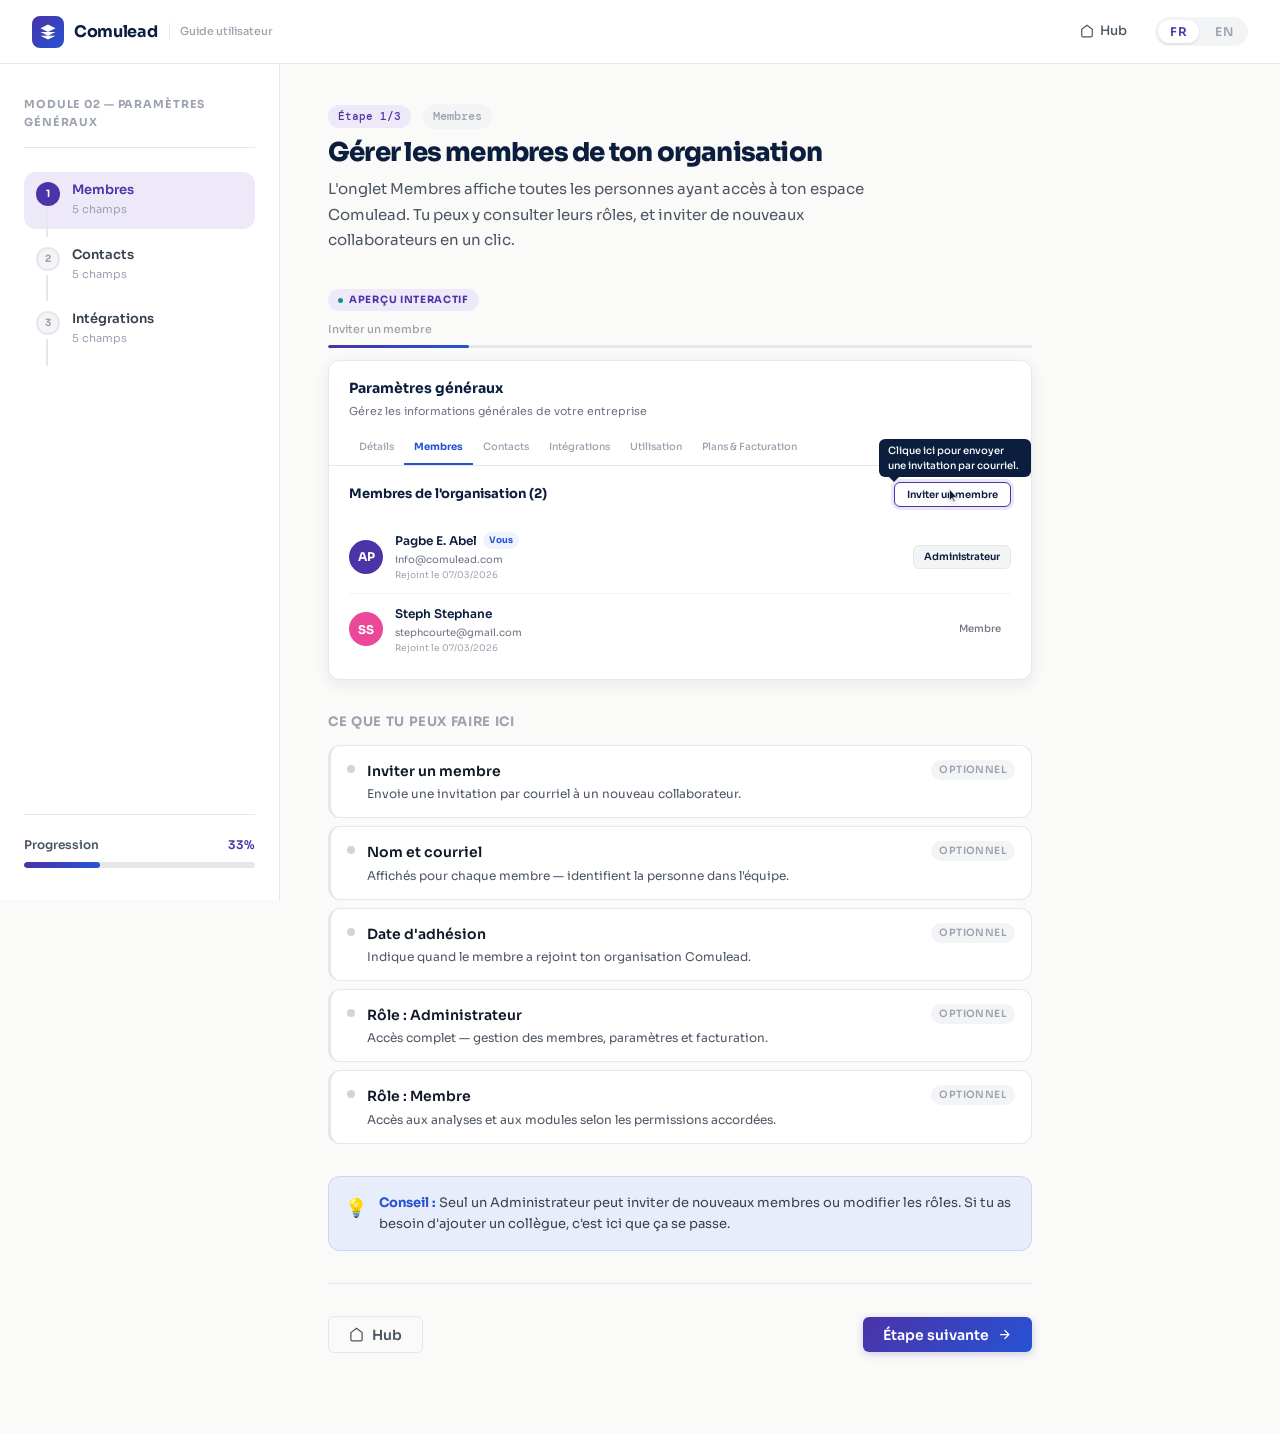
==== commit d2a20131: "Fix module-02 — addEventListener navigation" ====
--- a/module-02.html
+++ b/module-02.html
@@ -6,7 +6,6 @@
 <title>Module 02 — Paramètres généraux</title>
 <link rel="stylesheet" href="assets/style.css">
 <style>
-/* ── COMPOSANTS ANIMÉS INLINE ─────────────────────────── */
 @import url('https://fonts.googleapis.com/css2?family=Sora:wght@400;500;600;700&display=swap');
 .anim-wrap { margin-bottom: 32px; }
 .anim-badge { display:inline-flex; align-items:center; gap:6px; font-size:10px; font-weight:700; letter-spacing:.07em; text-transform:uppercase; color:#4B33A8; background:#EDE9F8; padding:3px 10px; border-radius:20px; margin-bottom:10px; }
@@ -26,55 +25,50 @@
 .acursor { position:absolute; width:15px; height:15px; pointer-events:none; z-index:99; transition:left .4s cubic-bezier(.4,0,.2,1),top .4s cubic-bezier(.4,0,.2,1); filter:drop-shadow(0 1px 2px rgba(0,0,0,.2)); }
 .attip { position:absolute; background:#0C1E3E; color:#fff; font-size:10px; font-family:'Sora',sans-serif; font-weight:500; padding:4px 9px; border-radius:6px; pointer-events:none; z-index:100; opacity:0; transition:opacity .2s; max-width:200px; line-height:1.5; }
 .attip::after { content:''; position:absolute; bottom:-5px; left:10px; border:5px solid transparent; border-bottom:none; border-top-color:#0C1E3E; }
-
-/* ── Membres ── */
+/* Membres */
 .members-hdr { display:flex; justify-content:space-between; align-items:center; margin-bottom:14px; }
 .members-title { font-size:13px; font-weight:700; color:#0C1E3E; font-family:'Sora',sans-serif; }
 .mbtn-invite { font-size:10px; font-weight:600; color:#0C1E3E; border:1.5px solid #D1D5DB; border-radius:6px; padding:5px 12px; background:#fff; font-family:'Sora',sans-serif; transition:border-color .2s,box-shadow .2s; cursor:pointer; }
 .mbtn-invite.hl { border-color:#4B33A8; box-shadow:0 0 0 3px rgba(75,51,168,.12); background:#FDFCFF; }
 .member-row { display:flex; align-items:center; gap:12px; padding:10px 0; border-bottom:1px solid #F3F4F6; }
 .member-row:last-child { border-bottom:none; }
-.avatar { width:34px; height:34px; border-radius:50%; display:flex; align-items:center; justify-content:center; font-size:12px; font-weight:700; color:#fff; font-family:'Sora',sans-serif; flex-shrink:0; transition:box-shadow .2s; }
-.avatar.hl { box-shadow:0 0 0 3px rgba(75,51,168,.25); }
+.member-row.hl { background:#F8F6FF; border-radius:8px; padding-left:6px; }
+.avatar { width:34px; height:34px; border-radius:50%; display:flex; align-items:center; justify-content:center; font-size:12px; font-weight:700; color:#fff; font-family:'Sora',sans-serif; flex-shrink:0; }
 .member-info { flex:1; }
 .member-name-row { display:flex; align-items:center; gap:6px; margin-bottom:2px; }
 .member-name { font-size:12px; font-weight:600; color:#0C1E3E; font-family:'Sora',sans-serif; }
 .badge-vous { font-size:9px; font-weight:700; color:#2653D4; background:#EEF3FD; padding:1px 6px; border-radius:10px; font-family:'Sora',sans-serif; }
 .member-email { font-size:10px; color:#6B7280; font-family:'Sora',sans-serif; }
 .member-date { font-size:9px; color:#9CA3AF; font-family:'Sora',sans-serif; }
-.role-badge { font-size:10px; font-weight:600; padding:3px 10px; border-radius:6px; font-family:'Sora',sans-serif; transition:box-shadow .2s; }
+.role-badge { font-size:10px; font-weight:600; padding:3px 10px; border-radius:6px; font-family:'Sora',sans-serif; }
 .role-badge.admin { color:#0C1E3E; background:#F3F4F6; border:1.5px solid #E5E7EB; }
 .role-badge.membre { color:#6B7280; background:#fff; font-weight:500; }
-.role-badge.hl { box-shadow:0 0 0 3px rgba(75,51,168,.15); border-color:#4B33A8; }
-
-/* ── Contacts ── */
+.role-badge.hl { box-shadow:0 0 0 3px rgba(75,51,168,.15); border-color:#4B33A8 !important; border:1.5px solid; }
+/* Contacts */
 .contacts-toolbar { display:flex; gap:8px; align-items:center; margin-bottom:12px; flex-wrap:wrap; }
-.csearch { flex:1; min-width:140px; border:1.5px solid #E5E7EB; border-radius:6px; padding:6px 10px 6px 28px; font-size:10px; font-family:'Sora',sans-serif; color:#9CA3AF; background:#fff url("data:image/svg+xml,%3Csvg xmlns='http://www.w3.org/2000/svg' width='12' height='12' viewBox='0 0 24 24' fill='none' stroke='%239CA3AF' stroke-width='2'%3E%3Ccircle cx='11' cy='11' r='8'/%3E%3Cpath d='m21 21-4.35-4.35'/%3E%3C/svg%3E") no-repeat 9px center; transition:border-color .2s,box-shadow .2s; }
-.csearch.hl { border-color:#4B33A8; box-shadow:0 0 0 3px rgba(75,51,168,.12); background-color:#FDFCFF; }
-.cbtn-add { font-size:10px; font-weight:600; color:#fff; background:#2653D4; border:none; border-radius:6px; padding:6px 10px; font-family:'Sora',sans-serif; display:flex; align-items:center; gap:4px; cursor:pointer; transition:box-shadow .2s; }
+.csearch { flex:1; min-width:140px; border:1.5px solid #E5E7EB; border-radius:6px; padding:6px 10px; font-size:10px; font-family:'Sora',sans-serif; color:#9CA3AF; background:#fff; transition:border-color .2s,box-shadow .2s; }
+.csearch.hl { border-color:#4B33A8; box-shadow:0 0 0 3px rgba(75,51,168,.12); }
+.cbtn-add { font-size:10px; font-weight:600; color:#fff; background:#2653D4; border:none; border-radius:6px; padding:6px 10px; font-family:'Sora',sans-serif; cursor:pointer; transition:box-shadow .2s; }
 .cbtn-add.hl { box-shadow:0 0 0 3px rgba(38,83,212,.25); }
-.cbtn-sec { font-size:10px; font-weight:600; color:#374151; background:#fff; border:1.5px solid #E5E7EB; border-radius:6px; padding:5px 10px; font-family:'Sora',sans-serif; display:flex; align-items:center; gap:4px; cursor:pointer; transition:border-color .2s,box-shadow .2s; }
-.cbtn-sec.hl { border-color:#4B33A8; box-shadow:0 0 0 3px rgba(75,51,168,.12); background:#FDFCFF; }
+.cbtn-sec { font-size:10px; font-weight:600; color:#374151; background:#fff; border:1.5px solid #E5E7EB; border-radius:6px; padding:5px 10px; font-family:'Sora',sans-serif; cursor:pointer; transition:border-color .2s,box-shadow .2s; }
+.cbtn-sec.hl { border-color:#4B33A8; box-shadow:0 0 0 3px rgba(75,51,168,.12); }
 .ctable { width:100%; border-collapse:collapse; font-family:'Sora',sans-serif; }
 .ctable th { font-size:9px; font-weight:700; color:#6B7280; text-transform:uppercase; letter-spacing:.04em; padding:6px 8px; border-bottom:1px solid #E5E7EB; text-align:left; }
 .ctable td { font-size:10px; color:#374151; padding:7px 8px; border-bottom:1px solid #F3F4F6; vertical-align:middle; }
 .ctable tr:last-child td { border-bottom:none; }
-.ctable tr.hl-row td { background:#F8F6FF; }
-.cell-check { width:16px; height:16px; border:1.5px solid #D1D5DB; border-radius:3px; }
-.cell-verified { display:inline-flex; align-items:center; gap:3px; font-size:10px; }
+.ctable tr.hl td { background:#F8F6FF; }
 .dot-ok { width:8px; height:8px; border-radius:50%; background:#0D9488; display:inline-block; }
 .dot-err { width:8px; height:8px; border-radius:50%; background:#EF4444; display:inline-block; }
 .cpager { display:flex; align-items:center; gap:6px; margin-top:10px; justify-content:space-between; }
 .pager-info { font-size:9px; color:#9CA3AF; font-family:'Sora',sans-serif; }
 .pager-btns { display:flex; gap:4px; }
-.pager-btn { width:22px; height:22px; border-radius:4px; border:1px solid #E5E7EB; background:#fff; font-size:10px; color:#374151; display:flex; align-items:center; justify-content:center; cursor:pointer; }
+.pager-btn { width:22px; height:22px; border-radius:4px; border:1px solid #E5E7EB; background:#fff; font-size:10px; color:#374151; display:flex; align-items:center; justify-content:center; }
 .pager-btn.active { background:#2653D4; color:#fff; border-color:#2653D4; }
-
-/* ── Intégrations ── */
+/* Intégrations */
 .integrations-hdr { display:flex; justify-content:space-between; align-items:center; margin-bottom:14px; }
 .integrations-title { font-size:13px; font-weight:700; color:#0C1E3E; font-family:'Sora',sans-serif; }
 .ibtn-add { font-size:10px; font-weight:600; color:#0C1E3E; border:1.5px solid #D1D5DB; border-radius:6px; padding:5px 12px; background:#fff; font-family:'Sora',sans-serif; display:flex; align-items:center; gap:4px; transition:border-color .2s,box-shadow .2s; cursor:pointer; }
-.ibtn-add.hl { border-color:#4B33A8; box-shadow:0 0 0 3px rgba(75,51,168,.12); background:#FDFCFF; }
+.ibtn-add.hl { border-color:#4B33A8; box-shadow:0 0 0 3px rgba(75,51,168,.12); }
 .ifilter-btn { width:30px; height:30px; border:1.5px solid #E5E7EB; border-radius:6px; background:#fff; display:flex; align-items:center; justify-content:center; cursor:pointer; color:#6B7280; font-size:12px; transition:border-color .2s,box-shadow .2s; }
 .ifilter-btn.hl { border-color:#4B33A8; box-shadow:0 0 0 3px rgba(75,51,168,.12); }
 .file-row { display:flex; align-items:center; gap:10px; padding:10px 12px; border:1px solid #E5E7EB; border-radius:8px; margin-bottom:8px; transition:border-color .2s,box-shadow .2s; }
@@ -94,7 +88,7 @@
 .space-suppression { background:#FEE2E2; color:#DC2626; }
 .space-projets { background:#EEF3FD; color:#2653D4; }
 .file-actions { display:flex; gap:6px; color:#9CA3AF; font-size:12px; }
-.file-action-btn { cursor:pointer; }
+.file-action-btn { cursor:pointer; transition:color .2s; }
 .file-action-btn.hl { color:#4B33A8; }
 </style>
 </head>
@@ -129,12 +123,12 @@
 <script>
 const MODULE_ID = 'module-02';
 
-/* ══════════════════════════════════════════════════════════════
-   CONTENU BILINGUE — 3 ÉTAPES
-══════════════════════════════════════════════════════════════ */
+/* ══════════════════════════════════════════════════════
+   DONNÉES — 3 ÉTAPES
+══════════════════════════════════════════════════════ */
 const STEPS_DATA = [
 
-/* ── ÉTAPE 1 : Membres ───────────────────────────────────── */
+/* ── ÉTAPE 1 : Membres ─────────────────────────────── */
 {
   fr:{
     tab:'Membres', tabIcon:'👥',
@@ -142,24 +136,25 @@
     intro:'L\'onglet Membres affiche toutes les personnes ayant accès à ton espace Comulead. Tu peux y consulter leurs rôles, et inviter de nouveaux collaborateurs en un clic.',
     fieldsTitle:'Ce que tu peux faire ici',
     tip:'<strong>Conseil :</strong> Seul un Administrateur peut inviter de nouveaux membres ou modifier les rôles. Si tu as besoin d\'ajouter un collègue, c\'est ici que ça se passe.',
+    animBadge:'Aperçu interactif',
     animStepLabel:'Étape en cours',
-    animBadge:'Aperçu interactif',
-    sectionTitle:'Membres', sectionBadge:'2 membres actifs',
+    modalTitle:'Paramètres généraux',
+    sectionTitle:'Membres',
+    sectionBadge:'2 membres actifs',
     tabs:['Détails','Membres','Contacts','Intégrations','Utilisation','Plans & Facturation'],
-    modalTitle:'Paramètres généraux',
     animSteps:[
-      {id:'m-invite-btn', label:'Inviter un membre',   tip:'Clique ici pour envoyer une invitation par courriel.'},
-      {id:'m-row-abel',   label:'Membre : toi',         tip:'Ton profil — rôle Administrateur par défaut.'},
-      {id:'m-role-abel',  label:'Rôle Administrateur',  tip:'Les Admins peuvent gérer les membres et les paramètres.'},
-      {id:'m-row-steph',  label:'Autre membre',          tip:'Les membres ont accès à la plateforme selon leurs permissions.'},
-      {id:'m-role-steph', label:'Rôle Membre',           tip:'Les Membres accèdent aux analyses sans gérer l\'organisation.'},
+      {id:'m-invite-btn', label:'Inviter un membre',    tip:'Clique ici pour envoyer une invitation par courriel.'},
+      {id:'m-row-abel',   label:'Ton profil',            tip:'Ton profil — rôle Administrateur par défaut.'},
+      {id:'m-role-abel',  label:'Rôle Administrateur',   tip:'Les Admins peuvent gérer les membres et les paramètres.'},
+      {id:'m-row-steph',  label:'Autre membre',           tip:'Les membres ont accès à la plateforme selon leurs permissions.'},
+      {id:'m-role-steph', label:'Rôle Membre',            tip:'Les Membres accèdent aux analyses sans gérer l\'organisation.'},
     ],
     fields:[
-      {name:'Inviter un membre',    hint:'Envoie une invitation par courriel à un nouveau collaborateur.',         required:false},
-      {name:'Nom et courriel',      hint:'Affichés pour chaque membre — identifient la personne dans l\'équipe.',  required:false},
-      {name:'Date d\'adhésion',     hint:'Indique quand le membre a rejoint ton organisation Comulead.',           required:false},
-      {name:'Rôle : Administrateur',hint:'Accès complet — gestion des membres, paramètres et facturation.',       required:false},
-      {name:'Rôle : Membre',        hint:'Accès aux analyses et aux modules selon les permissions accordées.',    required:false},
+      {name:'Inviter un membre',     hint:'Envoie une invitation par courriel à un nouveau collaborateur.',        required:false},
+      {name:'Nom et courriel',       hint:'Affichés pour chaque membre — identifient la personne dans l\'équipe.', required:false},
+      {name:'Date d\'adhésion',      hint:'Indique quand le membre a rejoint ton organisation Comulead.',          required:false},
+      {name:'Rôle : Administrateur', hint:'Accès complet — gestion des membres, paramètres et facturation.',      required:false},
+      {name:'Rôle : Membre',         hint:'Accès aux analyses et aux modules selon les permissions accordées.',   required:false},
     ]
   },
   en:{
@@ -168,156 +163,159 @@
     intro:'The Members tab displays everyone with access to your Comulead workspace. You can review their roles and invite new collaborators in one click.',
     fieldsTitle:'What you can do here',
     tip:'<strong>Tip:</strong> Only an Administrator can invite new members or change roles. If you need to add a colleague, this is where to do it.',
+    animBadge:'Interactive preview',
     animStepLabel:'Current step',
-    animBadge:'Interactive preview',
-    sectionTitle:'Members', sectionBadge:'2 active members',
+    modalTitle:'General Settings',
+    sectionTitle:'Members',
+    sectionBadge:'2 active members',
     tabs:['Details','Members','Contacts','Integrations','Usage','Plans & Billing'],
-    modalTitle:'General Settings',
     animSteps:[
-      {id:'m-invite-btn', label:'Invite a member',      tip:'Click here to send an invitation by email.'},
-      {id:'m-row-abel',   label:'Member: you',           tip:'Your profile — Administrator role by default.'},
-      {id:'m-role-abel',  label:'Administrator role',    tip:'Admins can manage members and settings.'},
-      {id:'m-row-steph',  label:'Another member',         tip:'Members access the platform according to their permissions.'},
-      {id:'m-role-steph', label:'Member role',            tip:'Members access analyses without managing the organization.'},
+      {id:'m-invite-btn', label:'Invite a member',     tip:'Click here to send an email invitation.'},
+      {id:'m-row-abel',   label:'Your profile',         tip:'Your profile — Administrator role by default.'},
+      {id:'m-role-abel',  label:'Administrator role',   tip:'Admins can manage members and settings.'},
+      {id:'m-row-steph',  label:'Another member',        tip:'Members access the platform per their permissions.'},
+      {id:'m-role-steph', label:'Member role',           tip:'Members access analyses without managing the organization.'},
     ],
     fields:[
-      {name:'Invite a member',      hint:'Send an email invitation to a new collaborator.',                        required:false},
-      {name:'Name and email',        hint:'Displayed for each member — identifies them within the team.',           required:false},
-      {name:'Join date',             hint:'Shows when the member joined your Comulead organization.',               required:false},
-      {name:'Role: Administrator',   hint:'Full access — manages members, settings, and billing.',                  required:false},
-      {name:'Role: Member',          hint:'Access to analyses and modules based on granted permissions.',           required:false},
+      {name:'Invite a member',       hint:'Send an email invitation to a new collaborator.',                       required:false},
+      {name:'Name and email',         hint:'Displayed for each member — identifies them within the team.',          required:false},
+      {name:'Join date',              hint:'Shows when the member joined your Comulead organization.',              required:false},
+      {name:'Role: Administrator',    hint:'Full access — manages members, settings, and billing.',                 required:false},
+      {name:'Role: Member',           hint:'Access to analyses and modules based on granted permissions.',          required:false},
     ]
   },
-  animId:'anim-step1',
-  buildAnim: function(lang){ return buildAnimMembres(lang, this.animId); }
+  animId:'anim-step1'
 },
 
-/* ── ÉTAPE 2 : Contacts ──────────────────────────────────── */
+/* ── ÉTAPE 2 : Contacts ────────────────────────────── */
 {
   fr:{
     tab:'Contacts', tabIcon:'📇',
     title:'Gérer ta liste de contacts',
     intro:'L\'onglet Contacts centralise tous tes prospects et clients. Tu peux les ajouter manuellement, les importer en lot depuis un fichier, ou les exporter pour usage externe.',
     fieldsTitle:'Les colonnes de la liste',
-    tip:'<strong>Import en lot :</strong> Ton fichier d\'import doit contenir au minimum une colonne "Nom complet" et une colonne "Email". Les colonnes Téléphone SMS et WhatsApp sont optionnelles mais recommandées pour les campagnes.',
+    tip:'<strong>Import en lot :</strong> Ton fichier doit contenir au minimum une colonne "Nom complet" et une colonne "Email". Les colonnes Téléphone SMS et WhatsApp sont optionnelles.',
+    animBadge:'Aperçu interactif',
     animStepLabel:'Étape en cours',
-    animBadge:'Aperçu interactif',
-    sectionTitle:'Contacts', sectionBadge:'5 contacts',
+    modalTitle:'Paramètres généraux',
+    sectionTitle:'Contacts',
+    sectionBadge:'5 contacts',
     tabs:['Détails','Membres','Contacts','Intégrations','Utilisation','Plans & Facturation'],
-    modalTitle:'Paramètres généraux',
     animSteps:[
       {id:'c-search',     label:'Rechercher',            tip:'Filtre la liste par nom, courriel ou numéro.'},
       {id:'c-btn-add',    label:'Ajouter un prospect',   tip:'Crée un contact manuellement dans le formulaire.'},
       {id:'c-btn-import', label:'Importer',              tip:'Importe une liste CSV ou Excel de contacts.'},
       {id:'c-btn-export', label:'Exporter',              tip:'Télécharge ta liste de contacts en CSV.'},
       {id:'c-row-1',      label:'Contact : Abel Contact', tip:'Chaque ligne = un contact avec ses canaux de communication.'},
-      {id:'c-row-3',      label:'Contact avec téléphone', tip:'Le ✅ vert confirme qu\'un numéro de téléphone est vérifié.'},
+      {id:'c-row-3',      label:'Contact avec téléphone', tip:'Le point vert confirme qu\'un numéro est vérifié.'},
     ],
     fields:[
-      {name:'Nom complet',        hint:'Prénom et nom du contact — affiché dans toutes les vues.',               required:true},
-      {name:'Email',              hint:'Adresse courriel principale — canal de communication privilégié.',        required:true},
-      {name:'Téléphone SMS',      hint:'Numéro pour les notifications par SMS.',                                  required:false},
-      {name:'Téléphone WhatsApp', hint:'Numéro pour les messages WhatsApp — doit être associé à un compte.',     required:false},
-      {name:'Messenger',          hint:'Canal Messenger Facebook — optionnel.',                                   required:false},
+      {name:'Nom complet',        hint:'Prénom et nom du contact — affiché dans toutes les vues.',              required:true},
+      {name:'Email',              hint:'Adresse courriel principale — canal de communication privilégié.',       required:true},
+      {name:'Téléphone SMS',      hint:'Numéro pour les notifications par SMS.',                                 required:false},
+      {name:'Téléphone WhatsApp', hint:'Numéro pour les messages WhatsApp.',                                     required:false},
+      {name:'Messenger',          hint:'Canal Messenger Facebook — optionnel.',                                  required:false},
     ]
   },
   en:{
     tab:'Contacts', tabIcon:'📇',
     title:'Managing your contact list',
-    intro:'The Contacts tab centralizes all your prospects and clients. You can add them manually, import them in bulk from a file, or export them for external use.',
+    intro:'The Contacts tab centralizes all your prospects and clients. Add them manually, import in bulk, or export for external use.',
     fieldsTitle:'List columns',
-    tip:'<strong>Bulk import:</strong> Your import file must contain at least a "Full name" column and an "Email" column. Phone SMS and WhatsApp columns are optional but recommended for campaigns.',
+    tip:'<strong>Bulk import:</strong> Your file must contain at least a "Full name" and an "Email" column. Phone columns are optional.',
+    animBadge:'Interactive preview',
     animStepLabel:'Current step',
-    animBadge:'Interactive preview',
-    sectionTitle:'Contacts', sectionBadge:'5 contacts',
+    modalTitle:'General Settings',
+    sectionTitle:'Contacts',
+    sectionBadge:'5 contacts',
     tabs:['Details','Members','Contacts','Integrations','Usage','Plans & Billing'],
-    modalTitle:'General Settings',
     animSteps:[
-      {id:'c-search',     label:'Search',                tip:'Filter the list by name, email or number.'},
-      {id:'c-btn-add',    label:'Add a prospect',        tip:'Create a contact manually using the form.'},
-      {id:'c-btn-import', label:'Import',                tip:'Import a CSV or Excel list of contacts.'},
-      {id:'c-btn-export', label:'Export',                tip:'Download your contact list as CSV.'},
-      {id:'c-row-1',      label:'Contact: Abel Contact',  tip:'Each row = a contact with their communication channels.'},
-      {id:'c-row-3',      label:'Contact with phone',     tip:'The green ✅ confirms a phone number is verified.'},
+      {id:'c-search',     label:'Search',               tip:'Filter the list by name, email or number.'},
+      {id:'c-btn-add',    label:'Add a prospect',       tip:'Create a contact manually using the form.'},
+      {id:'c-btn-import', label:'Import',               tip:'Import a CSV or Excel list of contacts.'},
+      {id:'c-btn-export', label:'Export',               tip:'Download your contact list as CSV.'},
+      {id:'c-row-1',      label:'Contact: Abel Contact', tip:'Each row = a contact with their communication channels.'},
+      {id:'c-row-3',      label:'Contact with phone',   tip:'Green dot confirms a phone number is verified.'},
     ],
     fields:[
-      {name:'Full name',       hint:'First and last name — displayed in all views.',                              required:true},
-      {name:'Email',           hint:'Primary email address — preferred communication channel.',                   required:true},
-      {name:'SMS Phone',       hint:'Number for SMS notifications.',                                              required:false},
-      {name:'WhatsApp Phone',  hint:'Number for WhatsApp messages — must be linked to an account.',              required:false},
-      {name:'Messenger',       hint:'Facebook Messenger channel — optional.',                                     required:false},
+      {name:'Full name',        hint:'First and last name — displayed in all views.',                           required:true},
+      {name:'Email',            hint:'Primary email address — preferred communication channel.',                required:true},
+      {name:'SMS Phone',        hint:'Number for SMS notifications.',                                           required:false},
+      {name:'WhatsApp Phone',   hint:'Number for WhatsApp messages.',                                           required:false},
+      {name:'Messenger',        hint:'Facebook Messenger channel — optional.',                                  required:false},
     ]
   },
-  animId:'anim-step2',
-  buildAnim: function(lang){ return buildAnimContacts(lang, this.animId); }
+  animId:'anim-step2'
 },
 
-/* ── ÉTAPE 3 : Intégrations (Fichiers) ───────────────────── */
+/* ── ÉTAPE 3 : Intégrations ────────────────────────── */
 {
   fr:{
     tab:'Intégrations', tabIcon:'🔗',
     title:'Tes fichiers d\'intégration et de données',
-    intro:'L\'onglet Intégrations centralise tous les fichiers que tu as téléversés dans Comulead — rapports PDF, fichiers Excel, données sources. Ces fichiers sont disponibles dans tes espaces de travail.',
+    intro:'L\'onglet Intégrations centralise tous les fichiers téléversés dans Comulead — rapports PDF, fichiers Excel, données sources. Ces fichiers sont disponibles dans tes espaces de travail.',
     fieldsTitle:'Ce que tu vois pour chaque fichier',
-    tip:'<strong>Conseil :</strong> Organise tes fichiers en les associant au bon espace (Team, Projets, etc.) dès l\'upload. Ça facilite la recherche et évite les doublons dans tes analyses.',
+    tip:'<strong>Conseil :</strong> Associe chaque fichier au bon espace (Team, Projets…) dès l\'upload. Ça facilite la recherche et évite les doublons dans tes analyses.',
+    animBadge:'Aperçu interactif',
     animStepLabel:'Étape en cours',
-    animBadge:'Aperçu interactif',
-    sectionTitle:'Fichiers d\'intégration', sectionBadge:'4 fichiers',
+    modalTitle:'Paramètres généraux',
+    sectionTitle:'Intégrations',
+    sectionBadge:'4 fichiers',
     tabs:['Détails','Membres','Contacts','Intégrations','Utilisation','Plans & Facturation'],
-    modalTitle:'Paramètres généraux',
     animSteps:[
-      {id:'i-btn-filter', label:'Filtrer',              tip:'Filtre les fichiers par type, espace ou date.'},
-      {id:'i-btn-add',    label:'Ajouter un fichier',   tip:'Téléverse un nouveau fichier PDF ou Excel.'},
-      {id:'i-file-1',     label:'Rapport PDF',           tip:'Les PDF apparaissent avec leur taille et leur espace.'},
-      {id:'i-file-3',     label:'Fichier Excel',          tip:'Les fichiers Excel sont directement utilisables dans Cortex Data.'},
-      {id:'i-file-1-dl',  label:'Télécharger',           tip:'Télécharge une copie locale du fichier.'},
-      {id:'i-file-1-del', label:'Supprimer',             tip:'Supprime définitivement le fichier de ton espace.'},
+      {id:'i-btn-filter', label:'Filtrer',             tip:'Filtre les fichiers par type, espace ou date.'},
+      {id:'i-btn-add',    label:'Ajouter un fichier',  tip:'Téléverse un nouveau fichier PDF ou Excel.'},
+      {id:'i-file-1',     label:'Rapport PDF',          tip:'Les PDF apparaissent avec leur taille et leur espace.'},
+      {id:'i-file-3',     label:'Fichier Excel',         tip:'Les fichiers Excel sont utilisables dans Cortex Data.'},
+      {id:'i-file-1-dl',  label:'Télécharger',          tip:'Télécharge une copie locale du fichier.'},
+      {id:'i-file-1-del', label:'Supprimer',            tip:'Supprime définitivement le fichier de ton espace.'},
     ],
     fields:[
-      {name:'Nom du fichier',   hint:'Nom original du fichier téléversé — PDF ou Excel.',                        required:false},
-      {name:'Type',             hint:'Badge PDF (rouge) ou EXCEL (vert) — identifie le format en un coup d\'œil.',required:false},
-      {name:'Taille',           hint:'Poids du fichier en Ko — utile pour estimer le temps d\'analyse.',         required:false},
-      {name:'Date d\'ajout',    hint:'Date à laquelle le fichier a été ajouté à ton espace.',                    required:false},
-      {name:'Espace associé',   hint:'L\'espace ou le projet auquel le fichier est rattaché.',                   required:false},
+      {name:'Nom du fichier',   hint:'Nom original du fichier téléversé — PDF ou Excel.',                      required:false},
+      {name:'Type',             hint:'Badge PDF (rouge) ou EXCEL (vert) — identifie le format en un coup d\'œil.', required:false},
+      {name:'Taille',           hint:'Poids du fichier en Ko.',                                                 required:false},
+      {name:'Date d\'ajout',    hint:'Date à laquelle le fichier a été ajouté à ton espace.',                   required:false},
+      {name:'Espace associé',   hint:'L\'espace ou le projet auquel le fichier est rattaché.',                  required:false},
     ]
   },
   en:{
     tab:'Integrations', tabIcon:'🔗',
     title:'Your integration and data files',
-    intro:'The Integrations tab centralizes all files you\'ve uploaded to Comulead — PDF reports, Excel files, source data. These files are available across your workspaces.',
+    intro:'The Integrations tab centralizes all files uploaded to Comulead — PDF reports, Excel files, source data. Available across your workspaces.',
     fieldsTitle:'What you see for each file',
-    tip:'<strong>Tip:</strong> Organize your files by associating them with the right workspace (Team, Projects, etc.) at upload time. This makes searching easier and avoids duplicates in your analyses.',
+    tip:'<strong>Tip:</strong> Associate each file with the right workspace at upload time. This makes searching easier and avoids duplicates.',
+    animBadge:'Interactive preview',
     animStepLabel:'Current step',
-    animBadge:'Interactive preview',
-    sectionTitle:'Integration files', sectionBadge:'4 files',
+    modalTitle:'General Settings',
+    sectionTitle:'Integrations',
+    sectionBadge:'4 files',
     tabs:['Details','Members','Contacts','Integrations','Usage','Plans & Billing'],
-    modalTitle:'General Settings',
     animSteps:[
-      {id:'i-btn-filter', label:'Filter',               tip:'Filter files by type, workspace or date.'},
-      {id:'i-btn-add',    label:'Add a file',            tip:'Upload a new PDF or Excel file.'},
-      {id:'i-file-1',     label:'PDF report',            tip:'PDFs appear with their size and workspace.'},
-      {id:'i-file-3',     label:'Excel file',             tip:'Excel files are directly usable in Cortex Data.'},
-      {id:'i-file-1-dl',  label:'Download',              tip:'Download a local copy of the file.'},
-      {id:'i-file-1-del', label:'Delete',                tip:'Permanently delete the file from your workspace.'},
+      {id:'i-btn-filter', label:'Filter',              tip:'Filter files by type, workspace or date.'},
+      {id:'i-btn-add',    label:'Add a file',           tip:'Upload a new PDF or Excel file.'},
+      {id:'i-file-1',     label:'PDF report',           tip:'PDFs appear with their size and workspace.'},
+      {id:'i-file-3',     label:'Excel file',            tip:'Excel files are directly usable in Cortex Data.'},
+      {id:'i-file-1-dl',  label:'Download',             tip:'Download a local copy of the file.'},
+      {id:'i-file-1-del', label:'Delete',               tip:'Permanently delete the file from your workspace.'},
     ],
     fields:[
-      {name:'File name',       hint:'Original name of the uploaded file — PDF or Excel.',                        required:false},
-      {name:'Type',            hint:'PDF (red) or EXCEL (green) badge — identifies the format at a glance.',     required:false},
-      {name:'Size',            hint:'File size in KB — useful for estimating analysis time.',                    required:false},
-      {name:'Date added',      hint:'The date when the file was added to your workspace.',                       required:false},
-      {name:'Associated space',hint:'The workspace or project the file is linked to.',                           required:false},
+      {name:'File name',        hint:'Original name of the uploaded file — PDF or Excel.',                     required:false},
+      {name:'Type',             hint:'PDF (red) or EXCEL (green) badge.',                                       required:false},
+      {name:'Size',             hint:'File size in KB.',                                                         required:false},
+      {name:'Date added',       hint:'The date when the file was added to your workspace.',                     required:false},
+      {name:'Associated space', hint:'The workspace or project the file is linked to.',                         required:false},
     ]
   },
-  animId:'anim-step3',
-  buildAnim: function(lang){ return buildAnimIntegrations(lang, this.animId); }
+  animId:'anim-step3'
 }
 
 ]; // fin STEPS_DATA
 
-/* ══════════════════════════════════════════════════════════════
-   BUILDERS — COMPOSANTS ANIMÉS
-══════════════════════════════════════════════════════════════ */
-function animShell(d, lang, animId, bodyHTML) {
+/* ══════════════════════════════════════════════════
+   BUILDERS HTML ANIMÉS
+══════════════════════════════════════════════════ */
+function animShell(stepIndex, lang, animId, bodyHTML) {
+  const d = STEPS_DATA[stepIndex][lang];
   return `
   <div class="anim-wrap">
     <div class="anim-badge"><span class="anim-badge-dot"></span>${d.animBadge}</div>
@@ -332,7 +330,7 @@
         <div class="mtitle-row">${d.modalTitle}</div>
         <div class="msubtitle">${lang==='fr'?'Gérez les informations générales de votre entreprise':'Manage your company\'s general information'}</div>
         <div class="mtabs">
-          ${d.tabs.map((t,i)=>`<div class="mtab${i===d.tabs.indexOf(d.sectionTitle)?'':''} ${t===d.sectionTitle?' active':''}">${t}</div>`).join('')}
+          ${d.tabs.map(t=>`<div class="mtab${t===d.sectionTitle?' active':''}">${t}</div>`).join('')}
         </div>
       </div>
       <div class="mbody">${bodyHTML}</div>
@@ -340,15 +338,22 @@
   </div>`;
 }
 
+function buildAnimStep(stepIndex, lang) {
+  const animId = STEPS_DATA[stepIndex].animId;
+  if (stepIndex === 0) return buildAnimMembres(lang, animId);
+  if (stepIndex === 1) return buildAnimContacts(lang, animId);
+  if (stepIndex === 2) return buildAnimIntegrations(lang, animId);
+  return '';
+}
+
 function buildAnimMembres(lang, animId) {
-  const d = STEPS_DATA[0][lang];
   const body = `
     <div class="members-hdr">
       <div class="members-title">${lang==='fr'?'Membres de l\'organisation (2)':'Organization members (2)'}</div>
       <button class="mbtn-invite" id="m-invite-btn">${lang==='fr'?'Inviter un membre':'Invite a member'}</button>
     </div>
     <div class="member-row" id="m-row-abel">
-      <div class="avatar" style="background:#4B33A8" id="m-avatar-abel">AP</div>
+      <div class="avatar" style="background:#4B33A8">AP</div>
       <div class="member-info">
         <div class="member-name-row">
           <span class="member-name">Pagbe E. Abel</span>
@@ -362,33 +367,29 @@
     <div class="member-row" id="m-row-steph">
       <div class="avatar" style="background:#EC4899">SS</div>
       <div class="member-info">
-        <div class="member-name-row">
-          <span class="member-name">Steph Stephane</span>
-        </div>
+        <div class="member-name-row"><span class="member-name">Steph Stephane</span></div>
         <div class="member-email">stephcourte@gmail.com</div>
         <div class="member-date">${lang==='fr'?'Rejoint le 07/03/2026':'Joined on 07/03/2026'}</div>
       </div>
       <div class="role-badge membre" id="m-role-steph">${lang==='fr'?'Membre':'Member'}</div>
     </div>`;
-  return animShell(d, lang, animId, body);
+  return animShell(0, lang, animId, body);
 }
 
 function buildAnimContacts(lang, animId) {
-  const d = STEPS_DATA[1][lang];
-  const contacts = [
-    {id:'c-row-1', name:'Abel Contact',       email:'contact@comulead.com', tel:'',              wa:'',              ok:false},
-    {id:'c-row-2', name:'Abel Comulead',       email:'info@comulead.com',   tel:'',              wa:'',              ok:false},
-    {id:'c-row-3', name:'Abel Pagbe Eboumbou', email:'abelpagbe@gmail.com', tel:'+15149774100',  wa:'',              ok:true},
-    {id:'c-row-4', name:'Abel Pagbe',          email:'abelpagbe@comulead.com',tel:'5149774100', wa:'',              ok:true},
-    {id:'c-row-5', name:'Jean Dupont',         email:'jean.dupont@example.com',tel:'+33123456789',wa:'+33987654321',ok:true},
-  ];
-  const rows = contacts.map(c=>`
+  const rows = [
+    {id:'c-row-1', name:'Abel Contact',       email:'contact@comulead.com',    tel:'',             ok:false},
+    {id:'c-row-2', name:'Abel Comulead',       email:'info@comulead.com',       tel:'',             ok:false},
+    {id:'c-row-3', name:'Abel Pagbe Eboumbou', email:'abelpagbe@gmail.com',     tel:'+15149774100', ok:true},
+    {id:'c-row-4', name:'Abel Pagbe',          email:'abelpagbe@comulead.com',  tel:'5149774100',   ok:true},
+    {id:'c-row-5', name:'Jean Dupont',         email:'jean.dupont@example.com', tel:'+33123456789', ok:true},
+  ].map(c=>`
     <tr id="${c.id}">
-      <td><div class="cell-check"></div></td>
+      <td><div style="width:14px;height:14px;border:1.5px solid #D1D5DB;border-radius:3px;"></div></td>
       <td>${c.name}</td>
-      <td><span class="cell-verified">${c.email} <span class="dot-ok"></span></span></td>
-      <td>${c.tel?`<span class="cell-verified">📱 ${c.tel} <span class="${c.ok?'dot-ok':'dot-err'}"></span></span>`:''}</td>
-      <td>${c.wa?`<span class="cell-verified">📱 ${c.wa} <span class="dot-ok"></span></span>`:''}</td>
+      <td>${c.email} <span class="dot-ok"></span></td>
+      <td>${c.tel?`📱 ${c.tel} <span class="${c.ok?'dot-ok':'dot-err'}"></span>`:''}</td>
+      <td></td>
     </tr>`).join('');
   const body = `
     <div class="contacts-toolbar">
@@ -399,50 +400,45 @@
     </div>
     <table class="ctable">
       <thead><tr>
-        <th></th>
-        <th>${lang==='fr'?'NOM COMPLET':'FULL NAME'}</th>
-        <th>EMAIL</th>
-        <th>${lang==='fr'?'TÉL. SMS':'SMS PHONE'}</th>
-        <th>WHATSAPP</th>
+        <th></th><th>${lang==='fr'?'NOM COMPLET':'FULL NAME'}</th>
+        <th>EMAIL</th><th>${lang==='fr'?'TÉL. SMS':'SMS PHONE'}</th><th>WHATSAPP</th>
       </tr></thead>
       <tbody>${rows}</tbody>
     </table>
     <div class="cpager">
-      <div class="pager-info">1 - 5 ${lang==='fr'?'sur':'of'} 5 ${lang==='fr'?'entrées':'entries'}</div>
+      <div class="pager-info">1-5 ${lang==='fr'?'sur 5 entrées':'of 5 entries'}</div>
       <div class="pager-btns">
         <div class="pager-btn">‹</div>
         <div class="pager-btn active">1</div>
         <div class="pager-btn">›</div>
       </div>
     </div>`;
-  return animShell(d, lang, animId, body);
+  return animShell(1, lang, animId, body);
 }
 
 function buildAnimIntegrations(lang, animId) {
-  const d = STEPS_DATA[2][lang];
   const files = [
-    {id:'i-file-1', icon:'📄', type:'pdf', badgeClass:'badge-pdf', badgeLabel:'PDF',
-     name:lang==='fr'?'RAPPORT D\'ACTIVITÉ — ONBOARDING & EXPÉRIENCE CLIENT 2025':'ACTIVITY REPORT — ONBOARDING & CLIENT EXPERIENCE 2025',
-     size:'154.90 Ko', date:lang==='fr'?'14/05/2026':'05/14/2026', space:'Team Suppression', spaceClass:'space-suppression'},
-    {id:'i-file-2', icon:'📄', type:'pdf', badgeClass:'badge-pdf', badgeLabel:'PDF',
-     name:lang==='fr'?'RAPPORT FINANCIER — EXERCICE 2025':'FINANCIAL REPORT — FISCAL YEAR 2025',
-     size:'219.30 Ko', date:lang==='fr'?'14/05/2026':'05/14/2026', space:'Team Suppression', spaceClass:'space-suppression'},
-    {id:'i-file-3', icon:'📊', type:'xlsx', badgeClass:'badge-xlsx', badgeLabel:'EXCEL',
+    {id:'i-file-1', icon:'📄', type:'pdf', bl:'badge-pdf', bt:'PDF',
+     name:lang==='fr'?'RAPPORT D\'ACTIVITÉ 2025':'ACTIVITY REPORT 2025',
+     size:'154.90 Ko', date:lang==='fr'?'14/05/2026':'05/14/2026', space:'Team Suppression', sc:'space-suppression'},
+    {id:'i-file-2', icon:'📄', type:'pdf', bl:'badge-pdf', bt:'PDF',
+     name:lang==='fr'?'RAPPORT FINANCIER 2025':'FINANCIAL REPORT 2025',
+     size:'219.30 Ko', date:lang==='fr'?'14/05/2026':'05/14/2026', space:'Team Suppression', sc:'space-suppression'},
+    {id:'i-file-3', icon:'📊', type:'xlsx', bl:'badge-xlsx', bt:'EXCEL',
      name:'1. Inventaire_Cortex_Template',
-     size:'10.53 Ko', date:lang==='fr'?'La semaine dernière':'Last week', space:'Projets', spaceClass:'space-projets'},
-    {id:'i-file-4', icon:'📄', type:'pdf', badgeClass:'badge-pdf', badgeLabel:'PDF',
+     size:'10.53 Ko', date:lang==='fr'?'Sem. dernière':'Last week', space:'Projets', sc:'space-projets'},
+    {id:'i-file-4', icon:'📄', type:'pdf', bl:'badge-pdf', bt:'PDF',
      name:'Prompt_Cortex_Services',
-     size:'259.58 Ko', date:lang==='fr'?'La semaine dernière':'Last week', space:'Projets', spaceClass:'space-projets'},
-  ];
-  const fileRows = files.map(f=>`
+     size:'259.58 Ko', date:lang==='fr'?'Sem. dernière':'Last week', space:'Projets', sc:'space-projets'},
+  ].map(f=>`
     <div class="file-row" id="${f.id}">
       <div class="file-icon ${f.type}">${f.icon}</div>
       <div class="file-info">
         <div class="file-name-row">
           <span class="file-name">${f.name}</span>
-          <span class="file-type-badge ${f.badgeClass}">${f.badgeLabel}</span>
+          <span class="file-type-badge ${f.bl}">${f.bt}</span>
         </div>
-        <div class="file-meta">${f.size} · ${lang==='fr'?'Ajouté':'Added'} ${f.date} · ${lang==='fr'?'dans':'in'} <span class="file-space-badge ${f.spaceClass}">${f.space}</span></div>
+        <div class="file-meta">${f.size} · ${lang==='fr'?'Ajouté':'Added'} ${f.date} · ${lang==='fr'?'dans':'in'} <span class="file-space-badge ${f.sc}">${f.space}</span></div>
       </div>
       <div class="file-actions">
         <span class="file-action-btn" id="${f.id}-dl">⬇</span>
@@ -457,13 +453,13 @@
         <button class="ibtn-add" id="i-btn-add">+ ${lang==='fr'?'Ajouter un fichier':'Add a file'}</button>
       </div>
     </div>
-    ${fileRows}`;
-  return animShell(d, lang, animId, body);
-}
-
-/* ══════════════════════════════════════════════════════════════
+    ${files}`;
+  return animShell(2, lang, animId, body);
+}
+
+/* ══════════════════════════════════════════════════
    MOTEUR D'ANIMATION
-══════════════════════════════════════════════════════════════ */
+══════════════════════════════════════════════════ */
 const animators = {};
 
 function startAnimator(animId, steps) {
@@ -471,8 +467,15 @@
     clearTimeout(animators[animId].t1);
     clearTimeout(animators[animId].t2);
   }
-  animators[animId] = { step: 0, t1: null, t2: null, steps };
+  animators[animId] = { step:0, t1:null, t2:null, steps };
   runAnimator(animId);
+}
+
+function stopAllAnimators() {
+  Object.keys(animators).forEach(id => {
+    clearTimeout(animators[id].t1);
+    clearTimeout(animators[id].t2);
+  });
 }
 
 function runAnimator(animId) {
@@ -482,39 +485,33 @@
   const shell = document.getElementById('shell-' + animId);
   if (!shell) return;
 
-  // Clear highlights
-  shell.querySelectorAll(
-    '.mbtn-invite,.member-row,.avatar,.role-badge,.csearch,.cbtn-add,.cbtn-sec,.ctable tr,.file-row,.ifilter-btn,.ibtn-add,.file-action-btn'
-  ).forEach(e => e.classList.remove('hl'));
-
-  const el = document.getElementById(step.id);
+  shell.querySelectorAll('.mbtn-invite,.member-row,.role-badge,.csearch,.cbtn-add,.cbtn-sec,.ctable tr,.file-row,.ifilter-btn,.ibtn-add,.file-action-btn')
+       .forEach(e => e.classList.remove('hl'));
+
+  const el  = document.getElementById(step.id);
   const cur = document.getElementById('cur-' + animId);
   const tip = document.getElementById('tip-' + animId);
 
   if (el && cur) {
     const sr = shell.getBoundingClientRect();
     const er = el.getBoundingClientRect();
-    const cx = er.left - sr.left + er.width / 2;
-    const cy = er.top  - sr.top  + er.height / 2;
-    cur.style.left = (cx - 7) + 'px';
-    cur.style.top  = (cy - 7) + 'px';
+    cur.style.left = (er.left - sr.left + er.width/2 - 7) + 'px';
+    cur.style.top  = (er.top  - sr.top  + er.height/2 - 7) + 'px';
     tip.style.opacity = '0';
 
     setTimeout(() => {
-      if (el) el.classList.add('hl');
+      if (!document.getElementById('shell-' + animId)) return;
+      el.classList.add('hl');
       const er2 = el.getBoundingClientRect();
       const sr2 = shell.getBoundingClientRect();
-      const tx = er2.left - sr2.left + er2.width / 2;
-      const ty = er2.top  - sr2.top;
       tip.textContent = step.tip;
-      tip.style.left = Math.max(4, tx - 75) + 'px';
-      tip.style.top  = (ty - 44) + 'px';
+      tip.style.left = Math.max(4, er2.left - sr2.left + er2.width/2 - 75) + 'px';
+      tip.style.top  = (er2.top - sr2.top - 44) + 'px';
       tip.style.opacity = '1';
-      const nameEl = document.getElementById('sname-' + animId);
-      if (nameEl) nameEl.textContent = step.label;
-      const pct = Math.round(((a.step + 1) / a.steps.length) * 100);
-      const pfill = document.getElementById('pfill-' + animId);
-      if (pfill) pfill.style.width = pct + '%';
+      const nm = document.getElementById('sname-' + animId);
+      if (nm) nm.textContent = step.label;
+      const pf = document.getElementById('pfill-' + animId);
+      if (pf) pf.style.width = Math.round(((a.step+1)/a.steps.length)*100) + '%';
     }, 420);
 
     setTimeout(() => { tip.style.opacity = '0'; }, 1500);
@@ -523,11 +520,10 @@
   a.t1 = setTimeout(() => {
     a.step = (a.step + 1) % a.steps.length;
     if (a.step === 0) {
-      shell.querySelectorAll(
-        '.mbtn-invite,.member-row,.avatar,.role-badge,.csearch,.cbtn-add,.cbtn-sec,.ctable tr,.file-row,.ifilter-btn,.ibtn-add,.file-action-btn'
-      ).forEach(e => e.classList.remove('hl'));
-      const pfill = document.getElementById('pfill-' + animId);
-      if (pfill) pfill.style.width = '0%';
+      if (shell) shell.querySelectorAll('.mbtn-invite,.member-row,.role-badge,.csearch,.cbtn-add,.cbtn-sec,.ctable tr,.file-row,.ifilter-btn,.ibtn-add,.file-action-btn')
+                      .forEach(e => e.classList.remove('hl'));
+      const pf = document.getElementById('pfill-' + animId);
+      if (pf) pf.style.width = '0%';
       a.t2 = setTimeout(() => runAnimator(animId), 600);
     } else {
       runAnimator(animId);
@@ -535,16 +531,17 @@
   }, 1800);
 }
 
-/* ══════════════════════════════════════════════════════════════
+/* ══════════════════════════════════════════════════
    RENDU ÉTAPE
-══════════════════════════════════════════════════════════════ */
+══════════════════════════════════════════════════ */
 function renderStepContent(index) {
+  stopAllAnimators();
+
   const step = STEPS_DATA[index];
   const lang = Lang.get();
   const data = step[lang];
-  const isLast = index === STEPS_DATA.length - 1;
-
-  const animHTML = step.buildAnim(lang);
+  const isLast = (index === STEPS_DATA.length - 1);
+  const animHTML = buildAnimStep(index, lang);
 
   let fieldsHtml = '<div class="fields-list">';
   data.fields.forEach(f => {
@@ -563,12 +560,12 @@
   fieldsHtml += '</div>';
 
   const prevBtn = index > 0
-    ? `<button class="btn btn-ghost" onclick="Capsule.prev()">${svgArrowLeft()}${lang==='fr'?'Précédent':'Previous'}</button>`
+    ? `<button class="btn btn-ghost" id="btn-prev">${svgArrowLeft()}${lang==='fr'?'Précédent':'Previous'}</button>`
     : `<a href="index.html" class="btn btn-ghost">${svgHome()}${lang==='fr'?'Hub':'Hub'}</a>`;
 
   const nextBtn = isLast
-    ? `<button class="btn btn-success" onclick="Capsule.next()">${lang==='fr'?'Terminer le module':'Complete module'}${svgCheck()}</button>`
-    : `<button class="btn btn-primary" onclick="Capsule.next()">${lang==='fr'?'Étape suivante':'Next step'}${svgArrowRight()}</button>`;
+    ? `<button class="btn btn-success" id="btn-next">${lang==='fr'?'Terminer le module':'Complete module'}${svgCheck()}</button>`
+    : `<button class="btn btn-primary" id="btn-next">${lang==='fr'?'Étape suivante':'Next step'}${svgArrowRight()}</button>`;
 
   document.getElementById('capsuleMain').innerHTML = `
     <div class="step-content">
@@ -593,24 +590,30 @@
       </div>
     </div>`;
 
+  // Attacher les événements via addEventListener — pas de onclick inline
+  const btnNext = document.getElementById('btn-next');
+  const btnPrev = document.getElementById('btn-prev');
+  if (btnNext) btnNext.addEventListener('click', () => Capsule.next());
+  if (btnPrev) btnPrev.addEventListener('click', () => Capsule.prev());
+
   setTimeout(() => startAnimator(step.animId, data.animSteps), 300);
 }
 
 function renderSidebarSteps(currentIndex) {
-  const sidebar  = document.getElementById('capsuleSidebar');
-  const lang     = Lang.get();
+  const sidebar   = document.getElementById('capsuleSidebar');
+  const lang      = Lang.get();
   const completed = Progress.getCompletedSteps(MODULE_ID);
   let html = `<div class="sidebar-module-name">${lang==='fr'?'Module 02 — Paramètres généraux':'Module 02 — General Settings'}</div>`;
 
   STEPS_DATA.forEach((step, i) => {
-    const data   = step[lang];
-    const isDone = completed.includes(i) || Progress.isModuleDone(MODULE_ID);
-    const isActive = i === currentIndex && !Progress.isModuleDone(MODULE_ID);
+    const data     = step[lang];
+    const isDone   = completed.includes(i) || Progress.isModuleDone(MODULE_ID);
+    const isActive = (i === currentIndex) && !Progress.isModuleDone(MODULE_ID);
     let stateClass = 'todo', indClass = 'todo', indContent = i+1;
-    if (isDone)   { stateClass='done';   indClass='done';   indContent=svgCheck(); }
+    if (isDone)        { stateClass='done';   indClass='done';   indContent=svgCheck(); }
     else if (isActive) { stateClass='active'; indClass='active'; }
     html += `
-      <div class="sidebar-step ${stateClass}" onclick="if(${isDone||isActive||i<=completed.length}) Capsule.goToStep(${i})">
+      <div class="sidebar-step ${stateClass}" data-step="${i}">
         <div class="step-indicator ${indClass}">${indContent}</div>
         <div class="step-info">
           <div class="step-name">${data.tab}</div>
@@ -628,13 +631,29 @@
       <div class="progress-track" style="height:6px"><div class="progress-fill" style="width:0%"></div></div>
     </div>`;
   sidebar.innerHTML = html;
-}
-
-/* ══════════════════════════════════════════════════════════════
+
+  // Attacher clics sidebar via addEventListener
+  sidebar.querySelectorAll('.sidebar-step').forEach(el => {
+    const i = parseInt(el.dataset.step);
+    const isDone   = completed.includes(i) || Progress.isModuleDone(MODULE_ID);
+    const isActive = (i === currentIndex) && !Progress.isModuleDone(MODULE_ID);
+    if (isDone || isActive || i <= completed.length) {
+      el.addEventListener('click', () => Capsule.goToStep(i));
+    }
+  });
+}
+
+/* ══════════════════════════════════════════════════
    INIT
-══════════════════════════════════════════════════════════════ */
+══════════════════════════════════════════════════ */
 document.addEventListener('DOMContentLoaded', () => {
-  if (!Progress.isModuleUnlocked(MODULE_ID)) { window.location.href='index.html'; return; }
+  // Déverrouiller module-02 automatiquement si nécessaire (accès direct pendant tests)
+  if (!Progress.isModuleUnlocked(MODULE_ID)) {
+    const data = Progress.load();
+    data[MODULE_ID] = data[MODULE_ID] || {};
+    data[MODULE_ID].unlocked = true;
+    localStorage.setItem('cml_guide_progress', JSON.stringify(data));
+  }
   Capsule.registerRenderers(renderStepContent, renderSidebarSteps);
   Capsule.init({ moduleId: MODULE_ID, totalSteps: STEPS_DATA.length });
   document.querySelectorAll('.lang-btn').forEach(btn => {
